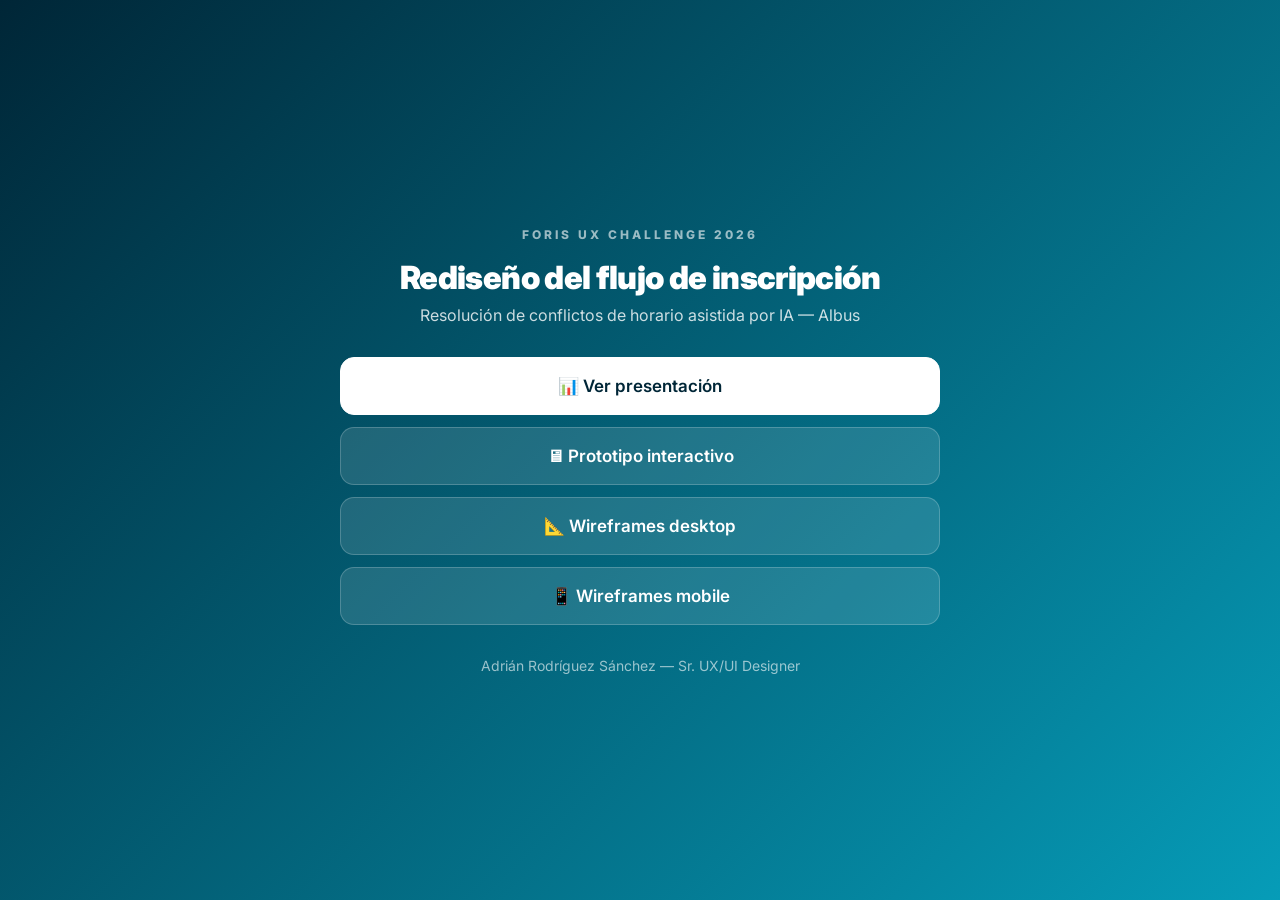
==== index.html @ 5a009795 "Página de inicio con hub de enlaces Landing page en la raíz con acceso directo a presentación, proto" ====
<!DOCTYPE html>
<html lang="es">
<head>
  <meta charset="UTF-8">
  <meta name="viewport" content="width=device-width, initial-scale=1.0">
  <title>Foris UX Challenge — Adrián Rodríguez Sánchez</title>
  <meta name="description" content="Rediseño del flujo de inscripción con conflicto de horario — Resolución asistida por IA para Albus (Foris)">
  <style>
    @import url('https://fonts.googleapis.com/css2?family=Inter:wght@400;600;800;900&display=swap');
    * { margin: 0; padding: 0; box-sizing: border-box; }
    body { font-family: 'Inter', sans-serif; background: linear-gradient(135deg, #002637, #069cb8); color: #fff; min-height: 100vh; display: flex; align-items: center; justify-content: center; }
    .hub { max-width: 600px; width: 90%; text-align: center; }
    h1 { font-size: 32px; font-weight: 900; letter-spacing: -0.02em; margin-bottom: 8px; }
    p { font-size: 16px; opacity: 0.8; margin-bottom: 32px; }
    .links { display: flex; flex-direction: column; gap: 12px; }
    a { display: flex; align-items: center; justify-content: center; gap: 10px; background: rgba(255,255,255,0.12); border: 1px solid rgba(255,255,255,0.2); border-radius: 14px; padding: 18px 24px; color: #fff; text-decoration: none; font-size: 17px; font-weight: 600; transition: all 0.2s; }
    a:hover { background: rgba(255,255,255,0.2); transform: translateY(-2px); }
    a.primary { background: #fff; color: #002637; border-color: #fff; }
    a.primary:hover { background: #f0f4f8; }
    .label { font-size: 12px; font-weight: 800; letter-spacing: 3px; text-transform: uppercase; opacity: 0.6; margin-bottom: 16px; }
    .author { margin-top: 32px; font-size: 14px; opacity: 0.6; }
  </style>
</head>
<body>
  <div class="hub">
    <div class="label">Foris UX Challenge 2026</div>
    <h1>Rediseño del flujo de inscripción</h1>
    <p>Resolución de conflictos de horario asistida por IA — Albus</p>
    <div class="links">
      <a href="prototype/presentation.html" class="primary">📊 Ver presentación</a>
      <a href="prototype/index.html">🖥 Prototipo interactivo</a>
      <a href="prototype/wireframes.html">📐 Wireframes desktop</a>
      <a href="prototype/wireframes-mobile.html">📱 Wireframes mobile</a>
    </div>
    <div class="author">Adrián Rodríguez Sánchez — Sr. UX/UI Designer</div>
  </div>
</body>
</html>
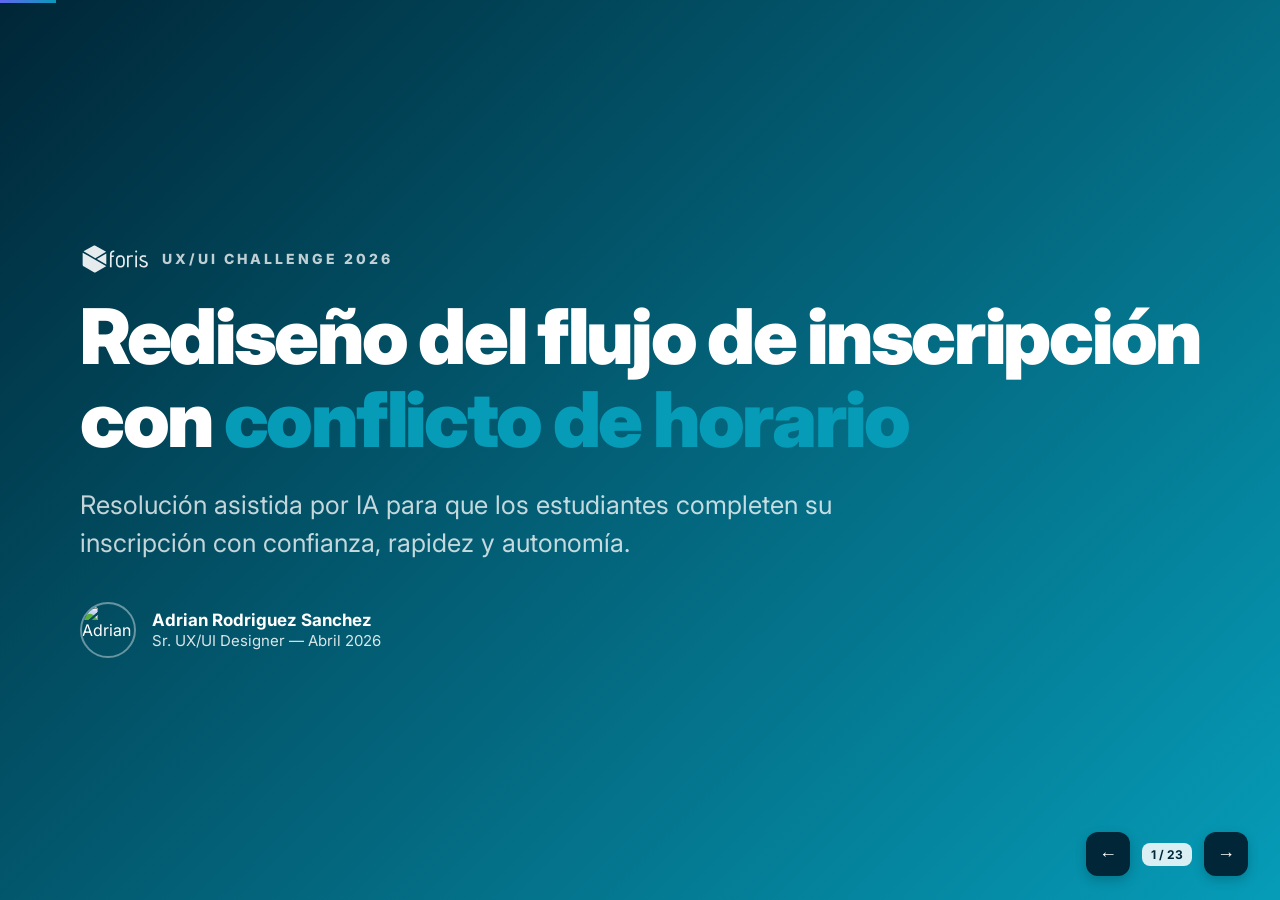
==== commit 463ccf10: "Presentación como página principal del sitio La URL raíz ahora muestra directamente la presentación." ====
--- a/index.html
+++ b/index.html
@@ -3,36 +3,1308 @@
 <head>
   <meta charset="UTF-8">
   <meta name="viewport" content="width=device-width, initial-scale=1.0">
-  <title>Foris UX Challenge — Adrián Rodríguez Sánchez</title>
-  <meta name="description" content="Rediseño del flujo de inscripción con conflicto de horario — Resolución asistida por IA para Albus (Foris)">
+  <title>Foris UX Challenge — Adrian Rodriguez Sanchez</title>
   <style>
-    @import url('https://fonts.googleapis.com/css2?family=Inter:wght@400;600;800;900&display=swap');
+    @import url('https://fonts.googleapis.com/css2?family=Inter:wght@300;400;500;600;700;800;900&display=swap');
     * { margin: 0; padding: 0; box-sizing: border-box; }
-    body { font-family: 'Inter', sans-serif; background: linear-gradient(135deg, #002637, #069cb8); color: #fff; min-height: 100vh; display: flex; align-items: center; justify-content: center; }
-    .hub { max-width: 600px; width: 90%; text-align: center; }
-    h1 { font-size: 32px; font-weight: 900; letter-spacing: -0.02em; margin-bottom: 8px; }
-    p { font-size: 16px; opacity: 0.8; margin-bottom: 32px; }
-    .links { display: flex; flex-direction: column; gap: 12px; }
-    a { display: flex; align-items: center; justify-content: center; gap: 10px; background: rgba(255,255,255,0.12); border: 1px solid rgba(255,255,255,0.2); border-radius: 14px; padding: 18px 24px; color: #fff; text-decoration: none; font-size: 17px; font-weight: 600; transition: all 0.2s; }
-    a:hover { background: rgba(255,255,255,0.2); transform: translateY(-2px); }
-    a.primary { background: #fff; color: #002637; border-color: #fff; }
-    a.primary:hover { background: #f0f4f8; }
-    .label { font-size: 12px; font-weight: 800; letter-spacing: 3px; text-transform: uppercase; opacity: 0.6; margin-bottom: 16px; }
-    .author { margin-top: 32px; font-size: 14px; opacity: 0.6; }
+    :root {
+      --primary: #002637;
+      --teal: #069cb8;
+      --ai: #6366F1;
+      --ai-light: #818CF8;
+      --warning: #f59e0b;
+      --success: #10B981;
+      --danger: #f26870;
+      --white: #ffffff;
+      --gray-50: #f8fafc;
+      --gray-100: #f1f5f9;
+      --gray-400: #94a3b8;
+      --gray-600: #475569;
+      --gray-800: #1e293b;
+      --gradient-brand: linear-gradient(135deg, #002637 0%, #069cb8 100%);
+      --gradient-ai: linear-gradient(135deg, #6366F1 0%, #069cb8 100%);
+      --gradient-alert: linear-gradient(135deg, #f59e0b 0%, #f26870 100%);
+    }
+    body { font-family: 'Inter', -apple-system, sans-serif; background: var(--primary); color: var(--white); overflow: hidden; height: 100vh; width: 100vw; }
+
+    .deck { position: relative; width: 100vw; height: 100vh; }
+    .slide { position: absolute; inset: 0; display: flex; flex-direction: column; justify-content: center; padding: 60px 80px; opacity: 0; pointer-events: none; transition: opacity 0.5s ease, transform 0.5s ease; transform: translateX(40px); overflow-y: auto; }
+    .slide.active { opacity: 1; pointer-events: auto; transform: translateX(0); }
+
+    .bg-brand { background: var(--gradient-brand); color: #fff; }
+    .bg-dark { background: var(--primary); color: #fff; }
+    .bg-ai { background: var(--gradient-ai); color: #fff; }
+    .bg-light { background: var(--gray-50); color: var(--gray-800); }
+    .bg-white { background: var(--white); color: var(--gray-800); }
+    .bg-alert { background: var(--gradient-alert); color: #fff; }
+    .bg-mesh { background: radial-gradient(ellipse at 20% 80%, rgba(6,156,184,0.15) 0%, transparent 50%), radial-gradient(ellipse at 80% 20%, rgba(99,102,241,0.1) 0%, transparent 50%), var(--primary); color: #fff; }
+    .bg-mesh-light { background: radial-gradient(ellipse at 20% 80%, rgba(6,156,184,0.08) 0%, transparent 50%), radial-gradient(ellipse at 80% 20%, rgba(99,102,241,0.06) 0%, transparent 50%), var(--white); color: var(--gray-800); }
+
+    /* Force white text on all dark backgrounds */
+    .bg-dark *, .bg-mesh *, .bg-brand *, .bg-ai *, .bg-alert * { color: inherit; }
+    .bg-dark h1, .bg-dark h2, .bg-dark h3, .bg-dark p, .bg-dark td, .bg-dark th, .bg-dark li, .bg-dark span, .bg-dark strong,
+    .bg-mesh h1, .bg-mesh h2, .bg-mesh h3, .bg-mesh p, .bg-mesh td, .bg-mesh th, .bg-mesh li, .bg-mesh span, .bg-mesh strong,
+    .bg-brand h1, .bg-brand h2, .bg-brand h3, .bg-brand p, .bg-brand td, .bg-brand th, .bg-brand li, .bg-brand span, .bg-brand strong,
+    .bg-ai h1, .bg-ai h2, .bg-ai h3, .bg-ai p, .bg-ai td, .bg-ai th, .bg-ai li, .bg-ai span, .bg-ai strong { color: #fff; }
+
+    /* Card text on dark backgrounds */
+    .bg-dark .card p, .bg-mesh .card p, .bg-ai .card p { color: rgba(255,255,255,0.9); }
+    .bg-dark .card h3, .bg-mesh .card h3, .bg-ai .card h3 { color: #fff; }
+    .bg-dark .subtitle, .bg-mesh .subtitle, .bg-ai .subtitle { color: rgba(255,255,255,0.9); }
+    .bg-dark .small-text, .bg-mesh .small-text, .bg-ai .small-text { color: rgba(255,255,255,0.85); }
+    .bg-dark .quote, .bg-mesh .quote, .bg-ai .quote { color: rgba(255,255,255,0.95); }
+
+    .slide-number { position: absolute; top: 24px; left: 24px; font-size: 11px; font-weight: 700; letter-spacing: 2px; text-transform: uppercase; opacity: 0.8; display: flex; align-items: center; gap: 10px; }
+    .slide-number img { height: 24px; }
+    h1 { font-size: clamp(42px, 6vw, 80px); font-weight: 900; letter-spacing: -0.03em; line-height: 1.08; margin-bottom: 16px; }
+    h2 { font-size: clamp(34px, 4vw, 60px); font-weight: 800; letter-spacing: -0.02em; line-height: 1.12; margin-bottom: 14px; }
+    h3 { font-size: clamp(18px, 2.2vw, 28px); font-weight: 700; line-height: 1.3; margin-bottom: 6px; }
+    .subtitle { font-size: clamp(18px, 2vw, 26px); font-weight: 400; opacity: 0.85; line-height: 1.5; max-width: 800px; }
+    .label { font-size: 14px; font-weight: 800; letter-spacing: 3px; text-transform: uppercase; margin-bottom: 14px; opacity: 0.75; }
+
+    .card-grid { display: grid; grid-template-columns: repeat(auto-fit, minmax(260px, 1fr)); gap: 16px; margin-top: 20px; }
+    .card-grid--2 { grid-template-columns: repeat(2, 1fr); }
+    .card-grid--3 { grid-template-columns: repeat(3, 1fr); }
+    .card { background: rgba(255,255,255,0.1); border: 1px solid rgba(255,255,255,0.15); border-radius: 16px; padding: 24px; backdrop-filter: blur(20px); }
+    .bg-light .card, .bg-white .card, .bg-mesh-light .card { background: var(--white); border: 1px solid rgba(0,0,0,0.06); box-shadow: 0 4px 20px rgba(0,0,0,0.05); }
+    .card__icon { width: 48px; height: 48px; border-radius: 12px; display: flex; align-items: center; justify-content: center; font-size: 24px; margin-bottom: 12px; }
+    .card__icon--ai { background: rgba(99,102,241,0.15); color: var(--ai); }
+    .card__icon--teal { background: rgba(6,156,184,0.15); color: var(--teal); }
+    .card__icon--warning { background: rgba(245,158,11,0.15); color: var(--warning); }
+    .card__icon--success { background: rgba(16,185,129,0.15); color: var(--success); }
+    .card__icon--danger { background: rgba(242,104,112,0.15); color: var(--danger); }
+    .card h3 { font-size: 19px; margin-bottom: 8px; }
+    .card p { font-size: 15px; opacity: 0.85; line-height: 1.55; }
+
+    /* Post-it notes */
+    .postit-grid { display: flex; flex-wrap: wrap; gap: 14px; margin-top: 20px; }
+    .postit { width: 175px; min-height: 125px; padding: 18px; border-radius: 4px; font-size: 15px; font-weight: 600; line-height: 1.4; box-shadow: 2px 3px 10px rgba(0,0,0,0.18); transform: rotate(-1deg); transition: transform 0.2s; position: relative; color: var(--gray-800); }
+    .postit:nth-child(even) { transform: rotate(1.5deg); }
+    .postit:nth-child(3n) { transform: rotate(-2deg); }
+    .postit:hover { transform: rotate(0deg) scale(1.05); z-index: 2; }
+    .postit__rank { font-size: 24px; font-weight: 900; opacity: 0.3; position: absolute; top: 8px; right: 10px; }
+    .postit--yellow { background: #FEF3C7; }
+    .postit--pink { background: #FCE7F3; }
+    .postit--blue { background: #DBEAFE; }
+    .postit--green { background: #D1FAE5; }
+    .postit--purple { background: #EDE9FE; }
+    .postit--orange { background: #FFEDD5; }
+
+    /* Interview avatar */
+    .interview-avatar { width: 56px; height: 56px; border-radius: 50%; display: flex; align-items: center; justify-content: center; font-size: 30px; margin-bottom: 10px; }
+    .interview-card { display: flex; flex-direction: column; }
+    .interview-card h3 { font-size: 16px; }
+    .interview-card p { font-size: 14px; }
+
+    .stat-row { display: flex; gap: 48px; margin-top: 28px; flex-wrap: wrap; }
+    .stat { text-align: center; }
+    .stat__value { font-size: clamp(42px, 5vw, 72px); font-weight: 900; letter-spacing: -0.03em; line-height: 1; }
+    .stat__label { font-size: 14px; font-weight: 600; opacity: 0.75; margin-top: 8px; text-transform: uppercase; letter-spacing: 1px; }
+
+    .quote { font-size: clamp(20px, 2.5vw, 32px); font-weight: 600; font-style: italic; line-height: 1.4; max-width: 800px; margin: 20px 0; padding-left: 28px; border-left: 4px solid var(--teal); }
+    .quote-author { font-size: 14px; font-weight: 500; opacity: 0.8; margin-top: 8px; font-style: normal; }
+
+    .slide-table { width: 100%; border-collapse: collapse; margin-top: 16px; font-size: 15px; }
+    .slide-table th { text-align: left; font-weight: 700; font-size: 12px; text-transform: uppercase; letter-spacing: 1px; padding: 12px 16px; border-bottom: 2px solid rgba(255,255,255,0.2); opacity: 0.8; }
+    .bg-light .slide-table th, .bg-white .slide-table th, .bg-mesh-light .slide-table th { border-bottom-color: rgba(0,0,0,0.1); }
+    .slide-table td { padding: 12px 16px; border-bottom: 1px solid rgba(255,255,255,0.12); line-height: 1.5; }
+    .bg-light .slide-table td, .bg-white .slide-table td, .bg-mesh-light .slide-table td { border-bottom-color: rgba(0,0,0,0.06); }
+
+    .pill { display: inline-block; padding: 6px 14px; border-radius: 50px; font-size: 14px; font-weight: 700; }
+    .pill--ai { background: rgba(99,102,241,0.2); color: var(--ai-light); }
+    .pill--teal { background: rgba(6,156,184,0.2); color: #5EEAD4; }
+    .pill--warning { background: rgba(245,158,11,0.2); color: #FCD34D; }
+    .pill--success { background: rgba(16,185,129,0.2); color: #6EE7B7; }
+    .pill--danger { background: rgba(242,104,112,0.2); color: #FCA5A5; }
+    .bg-light .pill--ai, .bg-mesh-light .pill--ai { color: var(--ai); }
+    .bg-light .pill--teal, .bg-mesh-light .pill--teal { color: var(--teal); }
+    .bg-light .pill--warning, .bg-mesh-light .pill--warning { color: #92400E; }
+    .bg-light .pill--success, .bg-mesh-light .pill--success { color: #065f46; }
+    .bg-light .pill--danger, .bg-mesh-light .pill--danger { color: #991b1b; }
+
+    .flow { display: flex; align-items: center; gap: 14px; margin-top: 28px; flex-wrap: wrap; }
+    .flow__step { background: rgba(255,255,255,0.12); border: 1px solid rgba(255,255,255,0.18); border-radius: 16px; padding: 20px 26px; font-size: 16px; font-weight: 600; text-align: center; min-width: 170px; }
+    .flow__step small { font-size: 13px; opacity: 0.85; }
+    .flow__step--active { background: var(--gradient-ai); border-color: transparent; }
+    .flow__arrow { font-size: 20px; opacity: 0.4; }
+
+    .check-list { list-style: none; margin-top: 12px; }
+    .check-list li { padding: 8px 0; font-size: 17px; line-height: 1.5; display: flex; align-items: flex-start; gap: 12px; }
+    .check-list li::before { content: '→'; color: var(--teal); font-weight: 800; flex-shrink: 0; font-size: 18px; }
+
+    .persona { display: flex; align-items: center; gap: 24px; margin: 20px 0; }
+    .persona__avatar { width: 100px; height: 100px; border-radius: 50%; object-fit: cover; border: 4px solid var(--teal); }
+    .persona__info h3 { margin-bottom: 4px; font-size: 26px; }
+    .persona__info p { font-size: 16px; opacity: 0.7; }
+
+    .link-card { display: inline-flex; align-items: center; gap: 10px; background: rgba(255,255,255,0.1); border: 1px solid rgba(255,255,255,0.2); border-radius: 14px; padding: 14px 22px; font-size: 16px; font-weight: 600; color: inherit; text-decoration: none; transition: all 0.2s; margin-top: 10px; margin-right: 12px; }
+    .link-card:hover { background: rgba(255,255,255,0.2); transform: translateY(-2px); }
+    .bg-light .link-card, .bg-mesh-light .link-card { background: var(--gradient-ai); color: white; border-color: transparent; }
+
+    .two-col { display: grid; grid-template-columns: 1fr 1fr; gap: 32px; margin-top: 16px; }
+
+    /* NAV */
+    .nav { position: fixed; bottom: 24px; right: 32px; display: flex; align-items: center; gap: 12px; z-index: 100; }
+    .nav__btn { width: 44px; height: 44px; border-radius: 12px; border: none; background: var(--primary); color: white; font-size: 18px; cursor: pointer; display: flex; align-items: center; justify-content: center; transition: all 0.2s; box-shadow: 0 4px 12px rgba(0,0,0,0.2); }
+    .nav__btn:hover { background: #003a50; transform: translateY(-1px); }
+    .nav__count { font-size: 12px; font-weight: 700; color: var(--primary); min-width: 50px; text-align: center; background: rgba(255,255,255,0.85); padding: 4px 8px; border-radius: 8px; backdrop-filter: blur(8px); }
+    .progress { position: fixed; top: 0; left: 0; height: 3px; background: var(--gradient-ai); transition: width 0.4s ease; z-index: 100; }
+
+    .small-text { font-size: 16px; line-height: 1.5; opacity: 0.75; }
+    .mt-8 { margin-top: 8px; }
+    .mt-16 { margin-top: 16px; }
+    .mt-24 { margin-top: 24px; }
+    .mt-32 { margin-top: 32px; }
+    .max-w { max-width: 800px; }
+
+    .slide.bg-ai { height: 100%; }
+
+    @media (max-width: 768px) {
+      .slide { padding: 40px 24px; }
+      .two-col, .card-grid--2, .card-grid--3 { grid-template-columns: 1fr; }
+      .card-grid { grid-template-columns: 1fr; }
+      .stat-row { gap: 16px; }
+      .flow { flex-direction: column; }
+      .flow__arrow { transform: rotate(90deg); }
+      .nav { bottom: 16px; right: 16px; }
+    }
   </style>
 </head>
 <body>
-  <div class="hub">
-    <div class="label">Foris UX Challenge 2026</div>
-    <h1>Rediseño del flujo de inscripción</h1>
-    <p>Resolución de conflictos de horario asistida por IA — Albus</p>
-    <div class="links">
-      <a href="prototype/presentation.html" class="primary">📊 Ver presentación</a>
-      <a href="prototype/index.html">🖥 Prototipo interactivo</a>
-      <a href="prototype/wireframes.html">📐 Wireframes desktop</a>
-      <a href="prototype/wireframes-mobile.html">📱 Wireframes mobile</a>
-    </div>
-    <div class="author">Adrián Rodríguez Sánchez — Sr. UX/UI Designer</div>
-  </div>
+<div class="progress" id="progress"></div>
+<div class="deck" id="deck">
+
+<!-- ===== 0: COVER ===== -->
+<div class="slide bg-brand active">
+  <div style="display: flex; align-items: center; gap: 12px; margin-bottom: 20px;">
+    <img src="logo-foris-blanco.svg" alt="Foris" style="height: 34px; opacity: 0.9;">
+    <span class="label" style="margin-bottom: 0;">UX/UI Challenge 2026</span>
+  </div>
+  <h1>Rediseño del flujo de inscripción con <span style="color: var(--teal);">conflicto de horario</span></h1>
+  <p class="subtitle mt-8" style="color: rgba(255,255,255,0.9);">Resolución asistida por IA para que los estudiantes completen su inscripción con confianza, rapidez y autonomía.</p>
+  <div style="margin-top: 40px; display: flex; align-items: center; gap: 16px;">
+    <img src="adrian-photo.jpg" alt="Adrian" style="width: 56px; height: 56px; border-radius: 50%; object-fit: cover; border: 2px solid rgba(255,255,255,0.4);">
+    <div>
+      <strong style="font-size: 17px; color: #fff;">Adrian Rodriguez Sanchez</strong><br>
+      <span style="font-size: 15px; color: rgba(255,255,255,0.85);">Sr. UX/UI Designer — Abril 2026</span>
+    </div>
+  </div>
+</div>
+
+<!-- ===== 1: OBJETIVOS ===== -->
+<div class="slide bg-mesh">
+  <span class="slide-number"><img src="logo-foris-blanco.svg">01 — Objetivos</span>
+  <h2>Objetivos del Proyecto</h2>
+  <div class="two-col mt-24">
+    <div>
+      <div class="label">🎯 Objetivo de Producto</div>
+      <p class="subtitle">Aumentar la tasa de inscripción exitosa en Albus reduciendo la fricción en la resolución de conflictos de horario, para que los estudiantes completen su inscripción dentro de la ventana asignada sin soporte externo.</p>
+      <div class="mt-16" style="background: rgba(255,255,255,0.08); border: 1px solid rgba(255,255,255,0.15); border-radius: 14px; padding: 18px 20px; display: flex; align-items: center; gap: 20px;">
+        <div>
+          <div style="font-size: 12px; font-weight: 700; text-transform: uppercase; letter-spacing: 1px; color: var(--teal); margin-bottom: 4px;">KPI Principal</div>
+          <div style="font-size: 16px; color: rgba(255,255,255,0.9);">Tasa de inscripción sin abandono</div>
+        </div>
+        <div style="display: flex; align-items: center; gap: 12px; margin-left: auto;">
+          <div style="text-align: center;">
+            <div style="font-size: 28px; font-weight: 900; color: var(--warning);">72%</div>
+            <div style="font-size: 10px; opacity: 0.7; text-transform: uppercase;">Hoy</div>
+          </div>
+          <div style="font-size: 24px; color: var(--success);">→</div>
+          <div style="text-align: center;">
+            <div style="font-size: 28px; font-weight: 900; color: var(--success);">95%</div>
+            <div style="font-size: 10px; opacity: 0.7; text-transform: uppercase;">Target</div>
+          </div>
+        </div>
+      </div>
+    </div>
+    <div>
+      <div class="label">✨ Objetivo de UX</div>
+      <p class="subtitle">Diseñar una experiencia que permita al estudiante <strong>identificar, comprender y resolver</strong> un conflicto de horario de forma autónoma, rápida (&lt; 2 min) y con confianza.</p>
+      <div class="mt-16" style="display: grid; grid-template-columns: 1fr 1fr; gap: 10px;">
+        <div style="background: rgba(255,255,255,0.08); border: 1px solid rgba(255,255,255,0.12); border-radius: 12px; padding: 14px 16px; display: flex; align-items: center; gap: 10px;">
+          <span style="font-size: 24px;">⚡</span>
+          <span style="font-size: 15px; color: rgba(255,255,255,0.95);">Entiende el conflicto en <strong>&lt; 5 seg</strong></span>
+        </div>
+        <div style="background: rgba(255,255,255,0.08); border: 1px solid rgba(255,255,255,0.12); border-radius: 12px; padding: 14px 16px; display: flex; align-items: center; gap: 10px;">
+          <span style="font-size: 24px;">🤖</span>
+          <span style="font-size: 15px; color: rgba(255,255,255,0.95);">Percibe la IA como <strong>herramienta útil</strong></span>
+        </div>
+        <div style="background: rgba(255,255,255,0.08); border: 1px solid rgba(255,255,255,0.12); border-radius: 12px; padding: 14px 16px; display: flex; align-items: center; gap: 10px;">
+          <span style="font-size: 24px;">🚀</span>
+          <span style="font-size: 15px; color: rgba(255,255,255,0.95);">Completa <strong>sin recurrir a soporte</strong></span>
+        </div>
+        <div style="background: rgba(255,255,255,0.08); border: 1px solid rgba(255,255,255,0.12); border-radius: 12px; padding: 14px 16px; display: flex; align-items: center; gap: 10px;">
+          <span style="font-size: 24px;">💪</span>
+          <span style="font-size: 15px; color: rgba(255,255,255,0.95);">Termina sintiéndose <strong>en control</strong></span>
+        </div>
+      </div>
+    </div>
+  </div>
+</div>
+
+<!-- ===== 2: METODOLOGIA ===== -->
+<div class="slide bg-mesh-light">
+  <span class="slide-number"><img src="logo-foris-dark.svg">02 — Metodología</span>
+  <h2>Doble Diamante <span style="font-size: 0.5em; font-weight: 500; opacity: 0.6;">— Design Council</span></h2>
+
+  <!-- Double Diamond Visual -->
+  <div style="margin-top: 20px; width: 100%; max-width: 820px;">
+    <svg viewBox="0 0 820 180" style="width: 100%; height: auto;">
+      <defs>
+        <linearGradient id="gBrand" x1="0%" y1="0%" x2="100%" y2="100%">
+          <stop offset="0%" stop-color="#002637"/>
+          <stop offset="100%" stop-color="#069cb8"/>
+        </linearGradient>
+        <linearGradient id="gAI" x1="0%" y1="0%" x2="100%" y2="100%">
+          <stop offset="0%" stop-color="#6366F1"/>
+          <stop offset="100%" stop-color="#069cb8"/>
+        </linearGradient>
+      </defs>
+      <!-- Diamond 1: Discover + Define -->
+      <path d="M 10,90 C 60,90 100,15 200,15 C 300,15 340,90 400,90" fill="none" stroke="url(#gBrand)" stroke-width="3" stroke-linecap="round"/>
+      <path d="M 10,90 C 60,90 100,165 200,165 C 300,165 340,90 400,90" fill="none" stroke="url(#gBrand)" stroke-width="3" stroke-linecap="round"/>
+      <path d="M 10,90 C 60,90 100,15 200,15 C 300,15 340,90 400,90 C 340,90 300,165 200,165 C 100,165 60,90 10,90 Z" fill="url(#gBrand)" opacity="0.06"/>
+      <!-- Diamond 2: Develop + Deliver -->
+      <path d="M 410,90 C 460,90 500,15 600,15 C 700,15 740,90 810,90" fill="none" stroke="url(#gAI)" stroke-width="3" stroke-linecap="round"/>
+      <path d="M 410,90 C 460,90 500,165 600,165 C 700,165 740,90 810,90" fill="none" stroke="url(#gAI)" stroke-width="3" stroke-linecap="round"/>
+      <path d="M 410,90 C 460,90 500,15 600,15 C 700,15 740,90 810,90 C 740,90 700,165 600,165 C 500,165 460,90 410,90 Z" fill="url(#gAI)" opacity="0.06"/>
+      <!-- Convergence dots -->
+      <circle cx="10" cy="90" r="5" fill="#002637"/>
+      <circle cx="405" cy="90" r="5" fill="#002637"/>
+      <circle cx="810" cy="90" r="5" fill="#6366F1"/>
+      <!-- Phase labels inside -->
+      <text x="130" y="56" font-family="Inter,sans-serif" font-size="13" font-weight="700" fill="#002637" text-anchor="middle">Descubrir</text>
+      <text x="130" y="72" font-family="Inter,sans-serif" font-size="10" fill="#475569" text-anchor="middle">Divergir</text>
+      <text x="280" y="56" font-family="Inter,sans-serif" font-size="13" font-weight="700" fill="#069cb8" text-anchor="middle">Definir</text>
+      <text x="280" y="72" font-family="Inter,sans-serif" font-size="10" fill="#475569" text-anchor="middle">Convergir</text>
+      <text x="530" y="56" font-family="Inter,sans-serif" font-size="13" font-weight="700" fill="#6366F1" text-anchor="middle">Desarrollar</text>
+      <text x="530" y="72" font-family="Inter,sans-serif" font-size="10" fill="#475569" text-anchor="middle">Divergir</text>
+      <text x="680" y="56" font-family="Inter,sans-serif" font-size="13" font-weight="700" fill="#069cb8" text-anchor="middle">Entregar</text>
+      <text x="680" y="72" font-family="Inter,sans-serif" font-size="10" fill="#475569" text-anchor="middle">Convergir</text>
+      <!-- Bottom labels -->
+      <text x="10" y="120" font-family="Inter,sans-serif" font-size="11" font-weight="600" fill="#94a3b8" text-anchor="start">Problema</text>
+      <text x="405" y="120" font-family="Inter,sans-serif" font-size="11" font-weight="600" fill="#94a3b8" text-anchor="middle">Problema definido</text>
+      <text x="810" y="120" font-family="Inter,sans-serif" font-size="11" font-weight="600" fill="#94a3b8" text-anchor="end">Solución</text>
+    </svg>
+  </div>
+
+  <!-- AI Enhancement Banner -->
+  <div style="margin-top: 24px; background: linear-gradient(135deg, rgba(99,102,241,0.08), rgba(6,156,184,0.08)); border: 1px solid rgba(99,102,241,0.15); border-radius: 16px; padding: 20px 24px;">
+    <div style="display: flex; align-items: center; gap: 10px; margin-bottom: 14px;">
+      <span style="font-size: 22px;">🤖</span>
+      <span style="font-size: 17px; font-weight: 800; color: #6366F1;">¿Cómo la IA potencia cada fase?</span>
+    </div>
+    <div style="display: grid; grid-template-columns: repeat(4, 1fr); gap: 12px;">
+      <div style="background: white; border-radius: 10px; padding: 12px; box-shadow: 0 2px 8px rgba(0,0,0,0.04);">
+        <div style="font-size: 11px; font-weight: 700; color: #002637; text-transform: uppercase; letter-spacing: 0.5px; margin-bottom: 4px;">Descubrir</div>
+        <div style="font-size: 13px; color: var(--gray-600); line-height: 1.4;">Síntesis de datos, generación de preguntas de investigación, análisis de patrones</div>
+      </div>
+      <div style="background: white; border-radius: 10px; padding: 12px; box-shadow: 0 2px 8px rgba(0,0,0,0.04);">
+        <div style="font-size: 11px; font-weight: 700; color: #069cb8; text-transform: uppercase; letter-spacing: 0.5px; margin-bottom: 4px;">Definir</div>
+        <div style="font-size: 13px; color: var(--gray-600); line-height: 1.4;">Agrupación de hallazgos, priorización de puntos de dolor, articulación del declaración del problema</div>
+      </div>
+      <div style="background: white; border-radius: 10px; padding: 12px; box-shadow: 0 2px 8px rgba(0,0,0,0.04);">
+        <div style="font-size: 11px; font-weight: 700; color: #6366F1; text-transform: uppercase; letter-spacing: 0.5px; margin-bottom: 4px;">Desarrollar</div>
+        <div style="font-size: 13px; color: var(--gray-600); line-height: 1.4;">Generación de wireframes, prototipado rápido en código, iteración en tiempo real</div>
+      </div>
+      <div style="background: white; border-radius: 10px; padding: 12px; box-shadow: 0 2px 8px rgba(0,0,0,0.04);">
+        <div style="font-size: 11px; font-weight: 700; color: #069cb8; text-transform: uppercase; letter-spacing: 0.5px; margin-bottom: 4px;">Entregar</div>
+        <div style="font-size: 13px; color: var(--gray-600); line-height: 1.4;">Entregables de alta fidelidad, listos para tecnología: prototipo funcional, wireframes y presentación — 100% generados con IA</div>
+      </div>
+    </div>
+    <div style="margin-top: 12px; font-size: 14px; color: var(--gray-600); text-align: center; font-style: italic;">
+      La IA no reemplaza el criterio de diseño — lo <strong style="color: #6366F1;">amplifica</strong>. El diseñador dirige, la IA ejecuta y acelera.
+    </div>
+  </div>
+</div>
+
+<!-- ===== 3: EL PROBLEMA ===== -->
+<div class="slide bg-dark">
+  <span class="slide-number"><img src="logo-foris-blanco.svg">03 — El Problema</span>
+  <h2>El problema que resolvemos</h2>
+  <p class="subtitle">Cuando la IA genera una propuesta con conflicto entre materias, los estudiantes no logran resolverlo de forma autónoma ni rápida. Esto genera abandonos, tickets de soporte y frustración en un momento de alta presión.</p>
+  <div class="stat-row mt-32">
+    <div class="stat"><div style="font-size: 32px; margin-bottom: 4px;">🚪</div><div class="stat__value" style="color: var(--warning);">28%</div><div class="stat__label">Abandono en conflictos</div></div>
+    <div class="stat"><div style="font-size: 32px; margin-bottom: 4px;">⏱️</div><div class="stat__value" style="color: var(--danger);">4.8 min</div><div class="stat__label">Tiempo de resolución</div></div>
+    <div class="stat"><div style="font-size: 32px; margin-bottom: 4px;">🎫</div><div class="stat__value" style="color: var(--teal);">662</div><div class="stat__label">Tickets soporte/sem</div></div>
+    <div class="stat"><div style="font-size: 32px; margin-bottom: 4px;">📱</div><div class="stat__value">51%</div><div class="stat__label">Inscribe desde móvil</div></div>
+  </div>
+</div>
+
+<!-- ===== 4: DESK RESEARCH ===== -->
+<div class="slide bg-mesh">
+  <span class="slide-number"><img src="logo-foris-blanco.svg">04 — Descubrir: Investigación</span>
+  <h2>¿Qué sabemos del problema?</h2>
+  <div class="card-grid mt-16">
+    <div class="card">
+      <div class="card__icon card__icon--warning">📊</div>
+      <h3>67% reporta estres</h3>
+      <p>La inscripción de materias es una de las experiencias más estresantes de la vida universitaria (EDUCAUSE 2024).</p>
+    </div>
+    <div class="card">
+      <div class="card__icon card__icon--teal">📱</div>
+      <h3>61% móvil en LATAM</h3>
+      <p>El acceso limitado a computadores hace que móvil sea el canal principal de inscripción.</p>
+    </div>
+    <div class="card">
+      <div class="card__icon card__icon--danger">⏱</div>
+      <h3>10x pico de trafico</h3>
+      <p>Ventanas de 1-4 horas generan picos de concurrencia extremos.</p>
+    </div>
+    <div class="card">
+      <div class="card__icon card__icon--ai">🤖</div>
+      <h3>82% sin IA</h3>
+      <p>Los sistemás tradicionales en LATAM no ofrecen recomendaciónes automatizadas. Albus es un diferenciador.</p>
+    </div>
+  </div>
+</div>
+
+<!-- ===== 5: BENCHMARKING ===== -->
+<div class="slide bg-mesh-light">
+  <span class="slide-number"><img src="logo-foris-dark.svg">05 — Descubrir: Benchmarking</span>
+  <h2>Benchmarking competitivo</h2>
+  <table class="slide-table mt-16">
+    <thead><tr><th>Sistema</th><th>¿Qué pasa con el conflicto?</th><th>Recomendación IA</th><th>Resolución sin salir</th><th>Móvil</th></tr></thead>
+    <tbody>
+      <tr><td><div style="display:flex;align-items:center;gap:10px;"><img src="logo-ellucian.png" style="width:28px;height:28px;border-radius:8px;background:#fff;padding:2px;object-fit:contain;"><span>Banner <span style="opacity:0.6;">(Ellucian)</span></span></div></td><td>Bloquea la inscripción</td><td>❌ No</td><td>❌ Error genérico</td><td>⚠️ Parcial</td></tr>
+      <tr><td><div style="display:flex;align-items:center;gap:10px;"><img src="logo-oracle.png" style="width:28px;height:28px;border-radius:8px;background:#fff;padding:2px;object-fit:contain;"><span>PeopleSoft <span style="opacity:0.6;">(Oracle)</span></span></div></td><td>Alerta después de elegir</td><td>❌ No</td><td>❌ Requiere reinicio</td><td>❌ No</td></tr>
+      <tr><td><div style="display:flex;align-items:center;gap:10px;"><img src="logo-workday.png" style="width:28px;height:28px;border-radius:8px;background:#fff;padding:2px;object-fit:contain;"><span>Workday Student</span></div></td><td>Muestra en la grilla</td><td>❌ No</td><td>⚠️ Parcial</td><td>✅ Sí</td></tr>
+      <tr><td><div style="display:flex;align-items:center;gap:10px;"><img src="logo-sigaa.png" style="width:28px;height:28px;border-radius:8px;background:#fff;padding:2px;object-fit:contain;"><span>SIGAA <span style="opacity:0.6;">(Brasil)</span></span></div></td><td>Bloquea sin explicación</td><td>❌ No</td><td>❌ No</td><td>❌ No</td></tr>
+      <tr style="background: rgba(6,156,184,0.1);"><td><div style="display:flex;align-items:center;gap:10px;"><img src="logo-foris-dark.svg" style="height:20px;"><strong style="color: var(--teal);">🚀 Albus (Foris)</strong></div></td><td><strong>Detecta en la propuesta</strong></td><td><strong>✅ Sí</strong></td><td><span class="pill pill--ai">✨ Oportunidad de diseño</span></td><td>✅ Sí</td></tr>
+    </tbody>
+  </table>
+  <div class="quote mt-24" style="font-size: 15px;">
+    Ningún sistema combina detección + recomendación IA + resolución integrada. Albus tiene una ventaja competitiva real si resolvemos este flujo.
+  </div>
+</div>
+
+<!-- ===== 6: DATA / ANALYTICS ===== -->
+<div class="slide bg-dark">
+  <span class="slide-number"><img src="logo-foris-blanco.svg">06 — Descubrir: Datos internos</span>
+  <h2>Data interna (Sem 2025-2)</h2>
+  <div class="two-col mt-16">
+    <div>
+      <div class="label">📊 Volumenes</div>
+      <table class="slide-table">
+        <tbody>
+          <tr><td>👥 Estudiantes activos</td><td><strong style="color: white;">18,400</strong></td></tr>
+          <tr><td>✅ Inscripciones completadas</td><td style="color: #6EE7B7;">14,720 (80%)</td></tr>
+          <tr><td>⚠️ Propuestas con conflicto</td><td style="color: #FCD34D;"><strong>5,520 (30%)</strong></td></tr>
+          <tr><td>🚪 Abandonaron por conflicto</td><td style="color: #FCA5A5;"><strong>1,546 (28%)</strong></td></tr>
+          <tr><td>🎫 Contactaron soporte</td><td style="color: #FCA5A5;">662 (12%)</td></tr>
+        </tbody>
+      </table>
+    </div>
+    <div>
+      <div class="label">🎫 Top motivos de tickets</div>
+      <div style="margin-top: 12px;">
+        <div style="display: flex; align-items: center; gap: 12px; margin-bottom: 10px;">
+          <span style="font-size: 14px; white-space: nowrap; min-width: 200px;">1. "No puedo inscribir"</span>
+          <div style="flex: 1; height: 12px; background: rgba(255,255,255,0.08); border-radius: 6px; overflow: hidden;">
+            <div style="width: 38%; height: 100%; background: var(--danger); border-radius: 6px;"></div>
+          </div>
+          <strong style="color: #FCA5A5; font-size: 15px;">38%</strong>
+        </div>
+        <div style="display: flex; align-items: center; gap: 12px; margin-bottom: 10px;">
+          <span style="font-size: 14px; white-space: nowrap; min-width: 200px;">2. "No entiendo el conflicto"</span>
+          <div style="flex: 1; height: 12px; background: rgba(255,255,255,0.08); border-radius: 6px; overflow: hidden;">
+            <div style="width: 24%; height: 100%; background: var(--warning); border-radius: 6px;"></div>
+          </div>
+          <strong style="color: #FCD34D; font-size: 15px;">24%</strong>
+        </div>
+        <div style="display: flex; align-items: center; gap: 12px; margin-bottom: 10px;">
+          <span style="font-size: 14px; white-space: nowrap; min-width: 200px;">3. "No me deja avanzar"</span>
+          <div style="flex: 1; height: 12px; background: rgba(255,255,255,0.08); border-radius: 6px; overflow: hidden;">
+            <div style="width: 18%; height: 100%; background: var(--teal); border-radius: 6px;"></div>
+          </div>
+          <strong style="font-size: 15px; opacity: 0.8;">18%</strong>
+        </div>
+        <div style="display: flex; align-items: center; gap: 12px; margin-bottom: 10px;">
+          <span style="font-size: 14px; white-space: nowrap; min-width: 200px;">4. "Se me cerró la ventana"</span>
+          <div style="flex: 1; height: 12px; background: rgba(255,255,255,0.08); border-radius: 6px; overflow: hidden;">
+            <div style="width: 12%; height: 100%; background: var(--ai); border-radius: 6px;"></div>
+          </div>
+          <strong style="font-size: 15px; opacity: 0.7;">12%</strong>
+        </div>
+      </div>
+    </div>
+  </div>
+</div>
+
+<!-- ===== 7: RESEARCH CUALITATIVO ===== -->
+<div class="slide bg-mesh">
+  <span class="slide-number"><img src="logo-foris-blanco.svg">07 — Descubrir: Entrevistas</span>
+  <h2>Investigación cualitativa</h2>
+  <p class="small-text">6 entrevistas semi-estructuradas (45 min) + ordenamiento de tarjetas + tarjetas de reacción</p>
+  <div class="card-grid mt-16" style="grid-template-columns: repeat(3, 1fr);">
+    <div class="card interview-card" style="border-left: 3px solid var(--warning);">
+      <div class="interview-avatar" style="background: #FEF3C7;">👩🏻‍🔧</div>
+      <h3>Sofia M. — Ing. Civil, 5to sem</h3>
+      <p style="font-style: italic; font-size: 13px;">"Cuando vi el cruce, me entró pánico. Cerré todo y volvi a abrir como 3 veces."</p>
+      <p class="mt-8" style="font-size: 12px;">😱→😕→😤→😞</p>
+    </div>
+    <div class="card interview-card" style="border-left: 3px solid var(--teal);">
+      <div class="interview-avatar" style="background: #D1FAE5;">👩🏽‍🎓</div>
+      <h3>Maria L. — Psicologia, 7mo sem</h3>
+      <p style="font-style: italic; font-size: 13px;">"Tuve que ir a otra pantalla, copiar horarios en un papel. Perdí 15 minutos."</p>
+      <p class="mt-8" style="font-size: 12px;">💪→😤→🔨 Resolvió por fuerza bruta</p>
+    </div>
+    <div class="card interview-card" style="border-left: 3px solid var(--ai);">
+      <div class="interview-avatar" style="background: #EDE9FE;">👨🏻‍💻</div>
+      <h3>Juan D. — Ing. Sistemas, 6to sem</h3>
+      <p style="font-style: italic; font-size: 13px;">"Quiero que la IA me de opciones rankeadas. No quiero una caja negra."</p>
+      <p class="mt-8" style="font-size: 12px;">🧐→💡→✅ Quiere transparencia</p>
+    </div>
+    <div class="card interview-card" style="border-left: 3px solid var(--danger);">
+      <div class="interview-avatar" style="background: #FCE7F3;">👨🏽‍⚕️</div>
+      <h3>Andres G. — Medicina, 9no sem</h3>
+      <p style="font-style: italic; font-size: 13px;">"Debería decirme cuántos cupos quedan EN TIEMPO REAL."</p>
+      <p class="mt-8" style="font-size: 12px;">😰→😡→😤 Ansiedad extrema por cupos</p>
+    </div>
+    <div class="card interview-card" style="border-left: 3px solid #8B5CF6;">
+      <div class="interview-avatar" style="background: #DBEAFE;">👩🏻‍🎨</div>
+      <h3>Valentina P. — Diseño, 4to sem</h3>
+      <p style="font-style: italic; font-size: 13px;">"Desde el celular la grilla era imposible de leer."</p>
+      <p class="mt-8" style="font-size: 12px;">📱😤→💻 Cambio de dispositivo = 20 min</p>
+    </div>
+    <div class="card interview-card" style="border-left: 3px solid var(--gray-400);">
+      <div class="interview-avatar" style="background: #F1F5F9;">👨🏻‍💼</div>
+      <h3>Carlos R. — Admin, 3er sem</h3>
+      <p style="font-style: italic; font-size: 13px;">"El boton de confirmar me daba miedo porque no sabía si después podia modificar."</p>
+      <p class="mt-8" style="font-size: 12px;">😰→🤔→😮‍💨 Miedo al boton</p>
+    </div>
+  </div>
+</div>
+
+<!-- ===== 8: CARD SORTING + REACTION ===== -->
+<div class="slide bg-mesh-light">
+  <span class="slide-number"><img src="logo-foris-dark.svg">08 — Descubrir: Priorización</span>
+  <h2>¿Que información necesitan?</h2>
+  <div class="two-col mt-16">
+    <div>
+      <div class="label">Ordenamiento de tarjetas — Top prioridades</div>
+      <div class="postit-grid">
+        <div class="postit postit--yellow">
+          <span class="postit__rank">1</span>
+          📅 <strong>Horario alternativo</strong><br>(día y hora)
+          <div style="margin-top: 8px;"><div style="height:6px;border-radius:3px;background:rgba(0,0,0,0.08);overflow:hidden;"><div style="width:100%;height:100%;background:#069cb8;border-radius:3px;"></div></div><span style="font-size:11px;color:#475569;margin-top:2px;display:block;">6/6 — ✅ En prototipo</span></div>
+        </div>
+        <div class="postit postit--pink">
+          <span class="postit__rank">2</span>
+          🎟️ <strong>Cupos disponibles</strong><br>en tiempo real
+          <div style="margin-top: 8px;"><div style="height:6px;border-radius:3px;background:rgba(0,0,0,0.08);overflow:hidden;"><div style="width:100%;height:100%;background:#069cb8;border-radius:3px;"></div></div><span style="font-size:11px;color:#475569;margin-top:2px;display:block;">6/6 — ✅ En prototipo</span></div>
+        </div>
+        <div class="postit postit--blue">
+          <span class="postit__rank">3</span>
+          ⚠️ <strong>¿Genera otro conflicto?</strong><br>Validación en contexto
+          <div style="margin-top: 8px;"><div style="height:6px;border-radius:3px;background:rgba(0,0,0,0.08);overflow:hidden;"><div style="width:83%;height:100%;background:#6366F1;border-radius:3px;"></div></div><span style="font-size:11px;color:#475569;margin-top:2px;display:block;">5/6 — ✅ En prototipo</span></div>
+        </div>
+        <div class="postit postit--green">
+          <span class="postit__rank">4</span>
+          👁️ <strong>Vista previa</strong><br>del horario resultante
+          <div style="margin-top: 8px;"><div style="height:6px;border-radius:3px;background:rgba(0,0,0,0.08);overflow:hidden;"><div style="width:66%;height:100%;background:#f59e0b;border-radius:3px;"></div></div><span style="font-size:11px;color:#475569;margin-top:2px;display:block;">4/6 — ✅ En prototipo</span></div>
+        </div>
+        <div class="postit postit--purple">
+          <span class="postit__rank">5</span>
+          🤖 <strong>Sugerencia de la IA</strong><br>con mejor opción
+          <div style="margin-top: 8px;"><div style="height:6px;border-radius:3px;background:rgba(0,0,0,0.08);overflow:hidden;"><div style="width:50%;height:100%;background:#94a3b8;border-radius:3px;"></div></div><span style="font-size:11px;color:#475569;margin-top:2px;display:block;">3/6 — ✅ En prototipo</span></div>
+        </div>
+      </div>
+      <p class="small-text mt-16">💡 La información crítica es <strong>operativa</strong> (cuándo, cuántos cupos), no académica.</p>
+    </div>
+    <div>
+      <div class="label">¿Cómo comunicamos el conflicto?</div>
+      <div class="card" style="border-left: 3px solid var(--danger); margin-bottom: 10px; opacity: 0.55;">
+        <h3>❌ Alerta roja: "ERROR: Conflicto detectado"</h3>
+        <p>😨 "Esto da miedo" · "Parece que hice algo mal"</p>
+      </div>
+      <div class="card" style="border-left: 4px solid var(--success); margin-bottom: 10px; background: rgba(16,185,129,0.08); border: 2px solid rgba(16,185,129,0.25); position: relative;">
+        <div style="position: absolute; top: -10px; right: 12px; background: var(--success); color: #fff; font-size: 11px; font-weight: 800; padding: 3px 10px; border-radius: 20px;">🏆 ELEGIDA</div>
+        <h3>✅ Alerta ámbar: "Detectamos un cruce. Hay opciones."</h3>
+        <p>😌 "Se siente manejable" · "Me dice que tiene solución"</p>
+      </div>
+      <div class="card" style="border-left: 3px solid var(--gray-400); margin-bottom: 10px; opacity: 0.55;">
+        <h3>❌ Sin alerta, solo materias superpuestas</h3>
+        <p>😕 "No entiendo qué pasa" · "¿Esto es un bug?"</p>
+      </div>
+    </div>
+  </div>
+</div>
+
+<!-- ===== 9: ENCUESTA CUANTITATIVA ===== -->
+<div class="slide bg-dark">
+  <span class="slide-number"><img src="logo-foris-blanco.svg">09 — Descubrir: Encuesta</span>
+  <h2>Investigación cuantitativa</h2>
+  <p class="small-text">1,240 respuestas post-inscripción (6.7% tasa de respuesta)</p>
+  <div class="card-grid mt-16" style="grid-template-columns: 1fr 1fr;">
+    <div class="card">
+      <h3>😶‍🌫️ 48% dice "nada claro"</h3>
+      <p>Claridad del mensaje de conflicto: <strong>2.4/5</strong></p>
+      <div style="margin-top: 10px; height: 8px; background: rgba(255,255,255,0.1); border-radius: 4px; overflow: hidden;">
+        <div style="width: 48%; height: 100%; background: var(--warning); border-radius: 4px;"></div>
+      </div>
+    </div>
+    <div class="card">
+      <h3>🤖 45% no sabía que era IA</h3>
+      <p>Quienes lo saben la valoran más</p>
+      <div style="margin-top: 10px; display: flex; gap: 8px; align-items: center;">
+        <span style="font-size: 13px; opacity: 0.7;">Sabe:</span>
+        <div style="flex: 1; height: 8px; background: rgba(255,255,255,0.1); border-radius: 4px; overflow: hidden;">
+          <div style="width: 82%; height: 100%; background: var(--success); border-radius: 4px;"></div>
+        </div>
+        <strong style="font-size: 14px;">4.1</strong>
+      </div>
+      <div style="margin-top: 4px; display: flex; gap: 8px; align-items: center;">
+        <span style="font-size: 13px; opacity: 0.7;">No sabe:</span>
+        <div style="flex: 1; height: 8px; background: rgba(255,255,255,0.1); border-radius: 4px; overflow: hidden;">
+          <div style="width: 64%; height: 100%; background: var(--gray-400); border-radius: 4px;"></div>
+        </div>
+        <strong style="font-size: 14px;">3.2</strong>
+      </div>
+    </div>
+    <div class="card">
+      <h3>✨ 80% usaria sugerencias IA</h3>
+      <p>Alta disposición a confiar en la IA</p>
+      <div style="margin-top: 10px; height: 10px; background: rgba(255,255,255,0.1); border-radius: 5px; overflow: hidden;">
+        <div style="width: 80%; height: 100%; background: var(--gradient-ai); border-radius: 5px;"></div>
+      </div>
+      <div style="margin-top: 6px; font-size: 12px; opacity: 0.7;">42% definitivamente + 38% probablemente</div>
+    </div>
+    <div class="card">
+      <h3>⏳ 62% tarda más de 5 min</h3>
+      <p>Distribución de tiempo de resolución:</p>
+      <div style="margin-top: 10px; display: flex; gap: 3px; height: 40px; align-items: flex-end;">
+        <div style="flex: 1; background: rgba(16,185,129,0.4); border-radius: 3px 3px 0 0; height: 18%;" title="<2min 11%"></div>
+        <div style="flex: 1; background: rgba(6,156,184,0.4); border-radius: 3px 3px 0 0; height: 47%;" title="2-5min 29%"></div>
+        <div style="flex: 1; background: rgba(245,158,11,0.5); border-radius: 3px 3px 0 0; height: 55%;" title="5-10min 34%"></div>
+        <div style="flex: 1; background: rgba(242,104,112,0.5); border-radius: 3px 3px 0 0; height: 29%;" title="10-20min 18%"></div>
+        <div style="flex: 1; background: rgba(242,104,112,0.7); border-radius: 3px 3px 0 0; height: 13%;" title=">20min 8%"></div>
+      </div>
+      <div style="display: flex; justify-content: space-between; font-size: 11px; opacity: 0.8; margin-top: 4px;">
+        <span>&lt;2m</span><span>2-5</span><span>5-10</span><span>10-20</span><span>&gt;20</span>
+      </div>
+    </div>
+  </div>
+</div>
+
+<!-- ===== 10: AFFINITY + INSIGHTS ===== -->
+<div class="slide bg-mesh">
+  <span class="slide-number"><img src="logo-foris-blanco.svg">10 — Descubrir: Hallazgos</span>
+  <h2>5 grupos → 5 hallazgos clave</h2>
+  <div class="card-grid mt-16" style="grid-template-columns: 1fr 1fr;">
+    <div class="card" style="border-top: 3px solid var(--ai);">
+      <div style="font-size: 28px; margin-bottom: 6px;">🤖</div>
+      <h3>1. La invisibilidad de la IA reduce su valor</h3>
+      <p>Hacer visible el rol de la IA — sin intimidar — aumenta confianza. <strong style="color: var(--ai-light);">4.1 vs 3.2/5</strong></p>
+    </div>
+    <div class="card" style="border-top: 3px solid var(--danger);">
+      <div style="font-size: 28px; margin-bottom: 6px;">🚪</div>
+      <h3>2. El conflicto sin salida genera abandono</h3>
+      <p><strong style="color: #FCA5A5;">28% abandona</strong> — no porque sea irresolvible, sino porque no ve como resolverlo.</p>
+    </div>
+    <div class="card" style="border-top: 3px solid var(--warning);">
+      <div style="font-size: 28px; margin-bottom: 6px;">⏰</div>
+      <h3>3. La presión temporal convierte fricción en pánico</h3>
+      <p><strong style="color: #FCD34D;">63% inscribe en 30 min.</strong> Cada segundo de confusión multiplica la ansiedad.</p>
+    </div>
+    <div class="card" style="border-top: 3px solid var(--teal);">
+      <div style="font-size: 28px; margin-bottom: 6px;">🧩</div>
+      <h3>4. La información esta fragmentada</h3>
+      <p>Horario + cupos + conflictos nuevos: hoy en pantallas separadas. <strong style="color: #5EEAD4;">Consolidar = menos tiempo.</strong></p>
+    </div>
+  </div>
+  <div class="card mt-16" style="border-top: 3px solid #8B5CF6; max-width: 560px;">
+    <div style="font-size: 28px; margin-bottom: 6px;">📱</div>
+    <h3>5. Móvil no es secundario — es el canal principal</h3>
+    <p><strong style="color: #C4B5FD;">51%</strong> inscribe desde celular. Móvil primero es requisito del negocio.</p>
+  </div>
+</div>
+
+<!-- ===== 11: PERSONA ===== -->
+<div class="slide bg-mesh-light">
+  <span class="slide-number"><img src="logo-foris-dark.svg">11 — Definir: Persona</span>
+  <h2>Persona principal</h2>
+
+  <div style="display: flex; gap: 28px; margin-top: 20px; align-items: flex-start;">
+
+    <!-- Persona card -->
+    <div style="background: #fff; border-radius: 20px; padding: 28px; box-shadow: 0 8px 32px rgba(0,0,0,0.08); min-width: 280px; text-align: center;">
+      <img src="sofia-avatar.png" alt="Sofía" style="width: 100px; height: 100px; border-radius: 50%; object-fit: cover; border: 4px solid var(--teal); margin-bottom: 12px;">
+      <h3 style="font-size: 22px; margin-bottom: 4px; color: var(--primary);">Sofía Martínez</h3>
+      <p style="font-size: 14px; color: var(--gray-600);">Ing. Civil — 5to semestre — 20 años</p>
+      <div style="display: flex; gap: 6px; justify-content: center; margin-top: 12px; flex-wrap: wrap;">
+        <span style="background: rgba(6,156,184,0.1); color: var(--teal); font-size: 11px; font-weight: 700; padding: 4px 10px; border-radius: 20px;">📱 Móvil primero</span>
+        <span style="background: rgba(99,102,241,0.1); color: var(--ai); font-size: 11px; font-weight: 700; padding: 4px 10px; border-radius: 20px;">💻 Nativa digital</span>
+      </div>
+    </div>
+
+    <!-- Info -->
+    <div style="flex: 1;">
+      <div class="quote" style="border-left-color: var(--teal); margin-top: 0;">
+        "No me importa si lo hace una IA o un humano — solo necesito que me diga qué pasa, qué puedo hacer, y que no voy a perder mi cupo mientras lo resuelvo."
+      </div>
+
+      <div style="font-size: 14px; font-weight: 800; color: var(--primary); text-transform: uppercase; letter-spacing: 1px; margin-top: 20px; margin-bottom: 10px;">¿Qué necesita lograr?</div>
+      <div style="display: flex; gap: 12px;">
+        <div style="flex: 1; background: #fff; border-radius: 14px; padding: 16px; box-shadow: 0 2px 12px rgba(0,0,0,0.05); border-left: 3px solid var(--teal);">
+          <div style="font-size: 20px; margin-bottom: 6px;">🎯</div>
+          <div style="font-size: 13px; font-weight: 700; color: var(--primary); margin-bottom: 4px;">Necesidad funcional</div>
+          <p style="font-size: 13px; color: var(--gray-600); line-height: 1.4;">Inscribir 6 materias sin conflictos de horario</p>
+        </div>
+        <div style="flex: 1; background: #fff; border-radius: 14px; padding: 16px; box-shadow: 0 2px 12px rgba(0,0,0,0.05); border-left: 3px solid var(--ai);">
+          <div style="font-size: 20px; margin-bottom: 6px;">💪</div>
+          <div style="font-size: 13px; font-weight: 700; color: var(--primary); margin-bottom: 4px;">Necesidad emocional</div>
+          <p style="font-size: 13px; color: var(--gray-600); line-height: 1.4;">Sentir control de su semestre y que tomó buenas decisiones</p>
+        </div>
+        <div style="flex: 1; background: #fff; border-radius: 14px; padding: 16px; box-shadow: 0 2px 12px rgba(0,0,0,0.05); border-left: 3px solid var(--warning);">
+          <div style="font-size: 20px; margin-bottom: 6px;">👥</div>
+          <div style="font-size: 13px; font-weight: 700; color: var(--primary); margin-bottom: 4px;">Necesidad social</div>
+          <p style="font-size: 13px; color: var(--gray-600); line-height: 1.4;">No quedarse atrás ni depender de otros para resolver</p>
+        </div>
+      </div>
+    </div>
+
+  </div>
+</div>
+
+<!-- ===== 12: JOURNEY MAP ===== -->
+<div class="slide bg-dark">
+  <span class="slide-number"><img src="logo-foris-blanco.svg">12 — Definir: Mapa de experiencia</span>
+  <h2>Mapa de experiencia de Sofía</h2>
+
+  <!-- Flujo horizontal con etapas -->
+  <div style="display: flex; gap: 0; margin-top: 24px; overflow-x: auto;">
+
+    <!-- Etapa 1: Pre -->
+    <div style="flex: 1; min-width: 140px; text-align: center; padding: 16px 10px; position: relative;">
+      <div style="font-size: 36px; margin-bottom: 6px;">🤞</div>
+      <div style="font-size: 13px; font-weight: 700;">Preparación</div>
+      <div style="font-size: 11px; opacity: 0.85; margin-top: 4px;">Revisa malla, se conecta 5 min antes</div>
+      <div style="margin-top: 10px; padding: 6px 10px; border-radius: 8px; background: rgba(16,185,129,0.15); font-size: 11px; font-weight: 600; color: var(--success);">😬 Ansiedad anticipatoria</div>
+      <!-- Connector -->
+      <div style="position: absolute; right: -8px; top: 50%; font-size: 16px; color: rgba(255,255,255,0.3);">→</div>
+    </div>
+
+    <!-- Etapa 2: Propuesta -->
+    <div style="flex: 1; min-width: 140px; text-align: center; padding: 16px 10px; position: relative;">
+      <div style="font-size: 36px; margin-bottom: 6px;">😌</div>
+      <div style="font-size: 13px; font-weight: 700;">Ve propuesta</div>
+      <div style="font-size: 11px; opacity: 0.85; margin-top: 4px;">"Ok, estan las 6 que necesito"</div>
+      <div style="margin-top: 10px; padding: 6px 10px; border-radius: 8px; background: rgba(16,185,129,0.15); font-size: 11px; font-weight: 600; color: var(--success);">😊 Alivio momentaneo</div>
+      <div style="position: absolute; right: -8px; top: 50%; font-size: 16px; color: rgba(255,255,255,0.3);">→</div>
+    </div>
+
+    <!-- Etapa 3: QUIEBRE 1 -->
+    <div style="flex: 1.2; min-width: 160px; text-align: center; padding: 16px 10px; background: rgba(245,158,11,0.1); border-radius: 12px; border: 1px dashed var(--warning); position: relative;">
+      <div style="font-size: 36px; margin-bottom: 6px;">😱</div>
+      <div style="font-size: 13px; font-weight: 700; color: var(--warning);">⚡ QUIEBRE 1</div>
+      <div style="font-size: 11px; opacity: 0.8; margin-top: 4px;">"¿Que? ¿Esto esta mal?"</div>
+      <div style="margin-top: 10px; padding: 6px 10px; border-radius: 8px; background: rgba(245,158,11,0.2); font-size: 11px; font-weight: 600; color: var(--warning);">😰 Confusión + Pánico</div>
+      <div style="position: absolute; right: -8px; top: 50%; font-size: 16px; color: rgba(255,255,255,0.3);">→</div>
+    </div>
+
+    <!-- Etapa 4: QUIEBRE 2 -->
+    <div style="flex: 1.2; min-width: 160px; text-align: center; padding: 16px 10px; background: rgba(242,104,112,0.1); border-radius: 12px; border: 1px dashed var(--danger); position: relative;">
+      <div style="font-size: 36px; margin-bottom: 6px;">😤</div>
+      <div style="font-size: 13px; font-weight: 700; color: var(--danger);">⚡ QUIEBRE 2</div>
+      <div style="font-size: 11px; opacity: 0.8; margin-top: 4px;">"¿Dónde veo alternativas?"</div>
+      <div style="margin-top: 10px; padding: 6px 10px; border-radius: 8px; background: rgba(242,104,112,0.2); font-size: 11px; font-weight: 600; color: var(--danger);">😡 Frustración creciente</div>
+      <div style="position: absolute; right: -8px; top: 50%; font-size: 16px; color: rgba(255,255,255,0.3);">→</div>
+    </div>
+
+    <!-- Etapa 5: QUIEBRE 3 -->
+    <div style="flex: 1.2; min-width: 160px; text-align: center; padding: 16px 10px; background: rgba(99,102,241,0.1); border-radius: 12px; border: 1px dashed var(--ai); position: relative;">
+      <div style="font-size: 36px; margin-bottom: 6px;">⏰</div>
+      <div style="font-size: 13px; font-weight: 700; color: var(--ai);">⚡ QUIEBRE 3</div>
+      <div style="font-size: 11px; opacity: 0.8; margin-top: 4px;">"Se me acaban los cupos..."</div>
+      <div style="margin-top: 10px; padding: 6px 10px; border-radius: 8px; background: rgba(99,102,241,0.2); font-size: 11px; font-weight: 600; color: var(--ai-light);">😰 Ansiedad crítica</div>
+      <div style="position: absolute; right: -8px; top: 50%; font-size: 16px; color: rgba(255,255,255,0.3);">→</div>
+    </div>
+
+    <!-- Etapa 6: Resolución forzada -->
+    <div style="flex: 1; min-width: 140px; text-align: center; padding: 16px 10px; position: relative;">
+      <div style="font-size: 36px; margin-bottom: 6px;">😞</div>
+      <div style="font-size: 13px; font-weight: 700;">Resignación</div>
+      <div style="font-size: 11px; opacity: 0.85; margin-top: 4px;">"Lo que sea, necesito terminar"</div>
+      <div style="margin-top: 10px; padding: 6px 10px; border-radius: 8px; background: rgba(255,255,255,0.08); font-size: 11px; font-weight: 600; opacity: 0.7;">😮‍💨 Alivio con duda</div>
+    </div>
+
+  </div>
+
+  <!-- Curva emocional simplificada -->
+  <div style="display: flex; align-items: flex-end; gap: 0; margin-top: 16px; height: 40px; padding: 0 20px;">
+    <div style="flex: 1; height: 20px; background: linear-gradient(90deg, rgba(16,185,129,0.3), rgba(16,185,129,0.4)); border-radius: 4px 0 0 4px;"></div>
+    <div style="flex: 1; height: 28px; background: rgba(16,185,129,0.3); "></div>
+    <div style="flex: 1.2; height: 8px; background: rgba(245,158,11,0.4);"></div>
+    <div style="flex: 1.2; height: 4px; background: rgba(242,104,112,0.5);"></div>
+    <div style="flex: 1.2; height: 6px; background: rgba(99,102,241,0.4);"></div>
+    <div style="flex: 1; height: 16px; background: linear-gradient(90deg, rgba(255,255,255,0.1), rgba(16,185,129,0.2)); border-radius: 0 4px 4px 0;"></div>
+  </div>
+  <div style="display: flex; justify-content: space-between; font-size: 10px; opacity: 0.7; padding: 4px 20px; text-transform: uppercase; letter-spacing: 1px;">
+    <span>Pre-inscripción</span><span>Propuesta</span><span>Conflicto</span><span>Intento resolución</span><span>Confirmación</span>
+  </div>
+
+</div>
+
+<!-- ===== 13: PAIN POINTS + PROBLEM STATEMENT ===== -->
+<div class="slide bg-mesh">
+  <span class="slide-number"><img src="logo-foris-blanco.svg">13 — Definir: Declaración del problema</span>
+  <h2>Puntos de dolor priorizados</h2>
+
+  <div style="display: grid; grid-template-columns: 1fr 1fr; gap: 14px; margin-top: 24px; max-width: 820px;">
+    <div style="background: rgba(255,255,255,0.1); border: 1px solid rgba(255,255,255,0.15); border-radius: 16px; padding: 20px; border-left: 4px solid var(--danger); display: flex; align-items: flex-start; gap: 14px;">
+      <div style="font-size: 28px;">😱</div>
+      <div>
+        <div style="display: flex; align-items: center; gap: 8px; margin-bottom: 6px;"><span class="pill pill--danger">P0 · Crítico</span></div>
+        <h3 style="font-size: 17px; color: #fff; margin-bottom: 4px;">No entiende el conflicto</h3>
+        <p style="font-size: 14px; color: rgba(255,255,255,0.8);">48% dice que el mensaje es "nada claro". Bloquea el flujo completo.</p>
+      </div>
+    </div>
+    <div style="background: rgba(255,255,255,0.1); border: 1px solid rgba(255,255,255,0.15); border-radius: 16px; padding: 20px; border-left: 4px solid var(--danger); display: flex; align-items: flex-start; gap: 14px;">
+      <div style="font-size: 28px;">🚪</div>
+      <div>
+        <div style="display: flex; align-items: center; gap: 8px; margin-bottom: 6px;"><span class="pill pill--danger">P0 · Crítico</span></div>
+        <h3 style="font-size: 17px; color: #fff; margin-bottom: 4px;">Sin opciones de resolución</h3>
+        <p style="font-size: 14px; color: rgba(255,255,255,0.8);">60% resuelve fuera del sistema. 28% abandona directamente.</p>
+      </div>
+    </div>
+    <div style="background: rgba(255,255,255,0.1); border: 1px solid rgba(255,255,255,0.15); border-radius: 16px; padding: 20px; border-left: 4px solid var(--warning); display: flex; align-items: flex-start; gap: 14px;">
+      <div style="font-size: 28px;">🎟️</div>
+      <div>
+        <div style="display: flex; align-items: center; gap: 8px; margin-bottom: 6px;"><span class="pill pill--warning">P1 · Alto</span></div>
+        <h3 style="font-size: 17px; color: #fff; margin-bottom: 4px;">No sabe cuántos cupos quedan</h3>
+        <p style="font-size: 14px; color: rgba(255,255,255,0.8);">Info de cupos no visible hasta que el sistema rechaza la inscripción.</p>
+      </div>
+    </div>
+    <div style="background: rgba(255,255,255,0.1); border: 1px solid rgba(255,255,255,0.15); border-radius: 16px; padding: 20px; border-left: 4px solid var(--warning); display: flex; align-items: flex-start; gap: 14px;">
+      <div style="font-size: 28px;">📱</div>
+      <div>
+        <div style="display: flex; align-items: center; gap: 8px; margin-bottom: 6px;"><span class="pill pill--warning">P1 · Alto</span></div>
+        <h3 style="font-size: 17px; color: #fff; margin-bottom: 4px;">Experiencia móvil rota</h3>
+        <p style="font-size: 14px; color: rgba(255,255,255,0.8);">51% inscribe desde celular pero la grilla es ilegible. Fuerza cambio de dispositivo.</p>
+      </div>
+    </div>
+  </div>
+
+  <!-- Problem Statement -->
+  <div style="margin-top: 24px; background: linear-gradient(135deg, rgba(99,102,241,0.15), rgba(6,156,184,0.15)); border: 1px solid rgba(99,102,241,0.2); border-radius: 16px; padding: 22px 28px; max-width: 820px;">
+    <div style="font-size: 12px; font-weight: 800; color: var(--ai-light); text-transform: uppercase; letter-spacing: 1px; margin-bottom: 8px;">📋 Declaración del problema</div>
+    <p style="font-size: 18px; color: #fff; line-height: 1.5; font-weight: 500;"><strong>Sofía</strong> necesita identificar, comprender y resolver un conflicto de forma autónoma y en <strong style="color: var(--teal);">menos de 2 minutos</strong>, porque cada minuto de confusión multiplica la ansiedad, el abandono y la carga de soporte.</p>
+  </div>
+</div>
+
+<!-- ===== 14: HMW ===== -->
+<div class="slide bg-mesh-light">
+  <span class="slide-number"><img src="logo-foris-dark.svg">14 — Definir: ¿Cómo podríamos...?</span>
+  <h2>4 preguntas que guían el diseño</h2>
+
+  <div style="display: flex; flex-direction: column; gap: 16px; margin-top: 28px; max-width: 850px;">
+
+    <div style="display: flex; align-items: flex-start; gap: 20px; background: #fff; border-radius: 16px; padding: 22px 24px; box-shadow: 0 4px 20px rgba(0,0,0,0.05); border-left: 4px solid var(--warning);">
+      <div style="min-width: 52px; height: 52px; border-radius: 14px; background: rgba(245,158,11,0.1); display: flex; align-items: center; justify-content: center; font-size: 26px;">💬</div>
+      <div>
+        <div style="font-size: 12px; font-weight: 800; color: var(--warning); text-transform: uppercase; letter-spacing: 1px; margin-bottom: 4px;">Comunicación</div>
+        <p style="font-size: 17px; color: var(--gray-800); line-height: 1.45;">¿Cómo comunicamos un conflicto de forma que Sofía entienda qué pasa y qué puede hacer <strong>en 5 segundos</strong>, sin generarle pánico?</p>
+      </div>
+    </div>
+
+    <div style="display: flex; align-items: flex-start; gap: 20px; background: #fff; border-radius: 16px; padding: 22px 24px; box-shadow: 0 4px 20px rgba(0,0,0,0.05); border-left: 4px solid var(--teal);">
+      <div style="min-width: 52px; height: 52px; border-radius: 14px; background: rgba(6,156,184,0.1); display: flex; align-items: center; justify-content: center; font-size: 26px;">🔄</div>
+      <div>
+        <div style="font-size: 12px; font-weight: 800; color: var(--teal); text-transform: uppercase; letter-spacing: 1px; margin-bottom: 4px;">Resolución integrada</div>
+        <p style="font-size: 17px; color: var(--gray-800); line-height: 1.45;">¿Cómo presentamos opciones de resolución <strong>dentro del mismo flujo</strong> para que nunca tenga que salir a buscar información?</p>
+      </div>
+    </div>
+
+    <div style="display: flex; align-items: flex-start; gap: 20px; background: #fff; border-radius: 16px; padding: 22px 24px; box-shadow: 0 4px 20px rgba(0,0,0,0.05); border-left: 4px solid var(--ai);">
+      <div style="min-width: 52px; height: 52px; border-radius: 14px; background: rgba(99,102,241,0.1); display: flex; align-items: center; justify-content: center; font-size: 26px;">🤖</div>
+      <div>
+        <div style="font-size: 12px; font-weight: 800; color: var(--ai); text-transform: uppercase; letter-spacing: 1px; margin-bottom: 4px;">Confianza en la IA</div>
+        <p style="font-size: 17px; color: var(--gray-800); line-height: 1.45;">¿Cómo hacemos visible el rol de la <strong>IA como aliada</strong> — que no solo detectó el problema sino que ya tiene opciones?</p>
+      </div>
+    </div>
+
+    <div style="display: flex; align-items: flex-start; gap: 20px; background: #fff; border-radius: 16px; padding: 22px 24px; box-shadow: 0 4px 20px rgba(0,0,0,0.05); border-left: 4px solid var(--success);">
+      <div style="min-width: 52px; height: 52px; border-radius: 14px; background: rgba(16,185,129,0.1); display: flex; align-items: center; justify-content: center; font-size: 26px;">⚡</div>
+      <div>
+        <div style="font-size: 12px; font-weight: 800; color: var(--success); text-transform: uppercase; letter-spacing: 1px; margin-bottom: 4px;">Velocidad y confianza</div>
+        <p style="font-size: 17px; color: var(--gray-800); line-height: 1.45;">¿Cómo diseñamos un flujo tan rápido y claro que Sofía sienta que <strong>la IA le resolvió el problema</strong> en lugar de habérselo creado?</p>
+      </div>
+    </div>
+
+  </div>
+</div>
+
+<!-- ===== 15: PRINCIPIOS ===== -->
+<div class="slide bg-dark">
+  <span class="slide-number"><img src="logo-foris-blanco.svg">15 — Desarrollar: Principios</span>
+  <div class="label">Fase 3: Principios de diseño</div>
+  <h2>4 principios</h2>
+  <div class="card-grid mt-16" style="grid-template-columns: 1fr 1fr;">
+    <div class="card" style="border-top: 3px solid var(--warning);">
+      <div style="font-size: 28px; margin-bottom: 6px;">🟡</div>
+      <h3>1. Informar sin alarmar</h3>
+      <p>Amber (atención), no rojo (error). El conflicto es una situación con solución, no un fallo.</p>
+    </div>
+    <div class="card" style="border-top: 3px solid var(--teal);">
+      <div style="font-size: 28px; margin-bottom: 6px;">📍</div>
+      <h3>2. La solución vive donde esta el problema</h3>
+      <p>Cero navegación externa. Opciones de resolución integrada, en el mismo flujo.</p>
+    </div>
+    <div class="card" style="border-top: 3px solid var(--ai);">
+      <div style="font-size: 28px; margin-bottom: 6px;">🤝</div>
+      <h3>3. La IA asiste, el estudiante decide</h3>
+      <p>La IA sugiere y explica, pero nunca impone. Sofia siempre tiene la última palabra.</p>
+    </div>
+    <div class="card" style="border-top: 3px solid var(--success);">
+      <div style="font-size: 28px; margin-bottom: 6px;">⚡</div>
+      <h3>4. Velocidad de comprensión > velocidad del sistema</h3>
+      <p>Si Sofia entiende en 5 segundos, el flujo funciona. Si tarda 30, ya perdimos.</p>
+    </div>
+  </div>
+</div>
+
+<!-- ===== 16: TRADE-OFFS ===== -->
+<div class="slide bg-dark">
+  <span class="slide-number"><img src="logo-foris-blanco.svg">16 — Desarrollar: Decisiones</span>
+  <h2>Decisiones de diseño</h2>
+  <p class="subtitle">Qué priorizamos y por qué</p>
+
+  <div style="display: flex; flex-direction: column; gap: 10px; margin-top: 24px; max-width: 860px;">
+
+    <div style="display: flex; align-items: center; gap: 0; background: rgba(255,255,255,0.06); border-radius: 12px; overflow: hidden;">
+      <div style="flex: 1; padding: 14px 18px; display: flex; align-items: center; gap: 10px; background: rgba(16,185,129,0.12); border-left: 3px solid var(--success);">
+        <span style="font-size: 18px;">⚡</span>
+        <strong style="font-size: 15px; color: #6EE7B7;">Velocidad de resolución</strong>
+      </div>
+      <div style="padding: 0 12px; font-size: 14px; opacity: 0.4;">sobre</div>
+      <div style="flex: 1; padding: 14px 18px; opacity: 0.5; font-size: 14px;">Cantidad de información</div>
+      <div style="padding: 14px 18px; font-size: 13px; color: rgba(255,255,255,0.7); white-space: nowrap;">63% inscribe en 30 min</div>
+    </div>
+
+    <div style="display: flex; align-items: center; gap: 0; background: rgba(255,255,255,0.06); border-radius: 12px; overflow: hidden;">
+      <div style="flex: 1; padding: 14px 18px; display: flex; align-items: center; gap: 10px; background: rgba(245,158,11,0.12); border-left: 3px solid var(--warning);">
+        <span style="font-size: 18px;">🟡</span>
+        <strong style="font-size: 15px; color: #FCD34D;">Conflicto como "atención"</strong>
+      </div>
+      <div style="padding: 0 12px; font-size: 14px; opacity: 0.4;">sobre</div>
+      <div style="flex: 1; padding: 14px 18px; opacity: 0.5; font-size: 14px;">Conflicto como "error"</div>
+      <div style="padding: 14px 18px; font-size: 13px; color: rgba(255,255,255,0.7); white-space: nowrap;">No es un fallo, es una decisión</div>
+    </div>
+
+    <div style="display: flex; align-items: center; gap: 0; background: rgba(255,255,255,0.06); border-radius: 12px; overflow: hidden;">
+      <div style="flex: 1; padding: 14px 18px; display: flex; align-items: center; gap: 10px; background: rgba(6,156,184,0.12); border-left: 3px solid var(--teal);">
+        <span style="font-size: 18px;">3️⃣</span>
+        <strong style="font-size: 15px; color: #5EEAD4;">3 opciones claras</strong>
+      </div>
+      <div style="padding: 0 12px; font-size: 14px; opacity: 0.4;">sobre</div>
+      <div style="flex: 1; padding: 14px 18px; opacity: 0.5; font-size: 14px;">Mostrar todas las secciones</div>
+      <div style="padding: 14px 18px; font-size: 13px; color: rgba(255,255,255,0.7); white-space: nowrap;">Paradoja de elección</div>
+    </div>
+
+    <div style="display: flex; align-items: center; gap: 0; background: rgba(255,255,255,0.06); border-radius: 12px; overflow: hidden;">
+      <div style="flex: 1; padding: 14px 18px; display: flex; align-items: center; gap: 10px; background: rgba(99,102,241,0.12); border-left: 3px solid var(--ai);">
+        <span style="font-size: 18px;">🤖</span>
+        <strong style="font-size: 15px; color: var(--ai-light);">IA que sugiere</strong>
+      </div>
+      <div style="padding: 0 12px; font-size: 14px; opacity: 0.4;">sobre</div>
+      <div style="flex: 1; padding: 14px 18px; opacity: 0.5; font-size: 14px;">IA que decide sola</div>
+      <div style="padding: 14px 18px; font-size: 13px; color: rgba(255,255,255,0.7); white-space: nowrap;">80% quiere sugerencias</div>
+    </div>
+
+    <div style="display: flex; align-items: center; gap: 0; background: rgba(255,255,255,0.06); border-radius: 12px; overflow: hidden;">
+      <div style="flex: 1; padding: 14px 18px; display: flex; align-items: center; gap: 10px; background: rgba(16,185,129,0.12); border-left: 3px solid var(--success);">
+        <span style="font-size: 18px;">👁️</span>
+        <strong style="font-size: 15px; color: #6EE7B7;">Vista previa en tiempo real</strong>
+      </div>
+      <div style="padding: 0 12px; font-size: 14px; opacity: 0.4;">sobre</div>
+      <div style="flex: 1; padding: 14px 18px; opacity: 0.5; font-size: 14px;">Confirmación ciega</div>
+      <div style="padding: 14px 18px; font-size: 13px; color: rgba(255,255,255,0.7); white-space: nowrap;">Info fragmentada = abandono</div>
+    </div>
+
+    <div style="display: flex; align-items: center; gap: 0; background: rgba(255,255,255,0.06); border-radius: 12px; overflow: hidden;">
+      <div style="flex: 1; padding: 14px 18px; display: flex; align-items: center; gap: 10px; background: rgba(6,156,184,0.12); border-left: 3px solid var(--teal);">
+        <span style="font-size: 18px;">📱</span>
+        <strong style="font-size: 15px; color: #5EEAD4;">Móvil primero</strong>
+      </div>
+      <div style="padding: 0 12px; font-size: 14px; opacity: 0.4;">sobre</div>
+      <div style="flex: 1; padding: 14px 18px; opacity: 0.5; font-size: 14px;">Escritorio primero</div>
+      <div style="padding: 14px 18px; font-size: 13px; color: rgba(255,255,255,0.7); white-space: nowrap;">51% inscribe desde celular</div>
+    </div>
+
+  </div>
+</div>
+
+<!-- ===== 17: COMUNICACIÓN IA ===== -->
+<div class="slide bg-ai" style="position: relative; overflow: hidden; padding-top: 50px; padding-bottom: 30px;">
+  <!-- Background decorative elements -->
+  <div style="position: absolute; top: -80px; right: -80px; width: 300px; height: 300px; border-radius: 50%; background: rgba(255,255,255,0.04);"></div>
+  <div style="position: absolute; bottom: -120px; left: -60px; width: 400px; height: 400px; border-radius: 50%; background: rgba(255,255,255,0.03);"></div>
+  <div style="position: absolute; top: 50%; right: 10%; width: 150px; height: 150px; border-radius: 50%; background: rgba(255,255,255,0.02);"></div>
+
+  <span class="slide-number"><img src="logo-foris-blanco.svg">17 — Desarrollar: Patrón IA</span>
+
+  <div style="display: flex; align-items: center; gap: 16px; margin-bottom: 8px;">
+    <div style="width: 56px; height: 56px; border-radius: 16px; background: rgba(255,255,255,0.15); backdrop-filter: blur(12px); display: flex; align-items: center; justify-content: center; font-size: 30px; border: 1px solid rgba(255,255,255,0.2);">✨</div>
+    <div>
+      <h2 style="margin-bottom: 2px;">Albus IA</h2>
+      <p style="font-size: 18px; color: rgba(255,255,255,0.85); font-weight: 400;">Asistente que explica. Breve. Sugiere, no impone.</p>
+    </div>
+  </div>
+
+  <!-- Tono de voz -->
+  <div style="display: flex; gap: 10px; margin-top: 20px; margin-bottom: 28px;">
+    <div style="background: rgba(255,255,255,0.12); border: 1px solid rgba(255,255,255,0.15); border-radius: 50px; padding: 8px 16px; font-size: 14px; font-weight: 600;">💬 Dice "Detecté un cruce"</div>
+    <div style="background: rgba(255,255,255,0.06); border: 1px solid rgba(255,255,255,0.1); border-radius: 50px; padding: 8px 16px; font-size: 14px; opacity: 0.5; text-decoration: line-through;">No dice "Error de horario"</div>
+  </div>
+
+  <!-- 3 Screens with decreasing presence -->
+  <div style="display: flex; gap: 16px; align-items: stretch; flex: 1;">
+
+    <!-- Screen 1: Alta -->
+    <div style="flex: 1; background: rgba(0,0,0,0.2); backdrop-filter: blur(16px); border: 1px solid rgba(255,255,255,0.15); border-radius: 20px; padding: 24px; position: relative; overflow: hidden;">
+      <div style="position: absolute; top: 0; left: 0; right: 0; height: 4px; background: linear-gradient(90deg, #fff, rgba(255,255,255,0.3));"></div>
+      <div style="display: flex; align-items: center; gap: 8px; margin-bottom: 14px;">
+        <div style="font-size: 22px;">🔥</div>
+        <div style="font-size: 22px; font-weight: 900; color: #fff;">Alta</div>
+      </div>
+      <div style="font-size: 13px; font-weight: 700; text-transform: uppercase; letter-spacing: 1px; color: rgba(255,255,255,0.8); margin-bottom: 8px;">Propuesta con conflicto</div>
+      <p style="font-size: 15px; line-height: 1.5; color: #fff;">Explica qué recomendó, por qué, y que detectó un conflicto con opciones para resolverlo.</p>
+      <div style="margin-top: 14px; background: rgba(0,0,0,0.15); border-radius: 10px; padding: 10px 14px; font-size: 13px; font-style: italic; color: rgba(255,255,255,0.9);">
+        "Detecté un cruce entre Cálculo III y Mecánica de Fluidos. Tengo 3 opciones para resolverlo."
+      </div>
+    </div>
+
+    <!-- Screen 2: Media -->
+    <div style="flex: 1; background: rgba(0,0,0,0.15); backdrop-filter: blur(16px); border: 1px solid rgba(255,255,255,0.12); border-radius: 20px; padding: 24px; position: relative; overflow: hidden;">
+      <div style="position: absolute; top: 0; left: 0; right: 0; height: 4px; background: linear-gradient(90deg, rgba(255,255,255,0.5), rgba(255,255,255,0.1));"></div>
+      <div style="display: flex; align-items: center; gap: 8px; margin-bottom: 14px;">
+        <div style="font-size: 22px;">💡</div>
+        <div style="font-size: 22px; font-weight: 900; color: rgba(255,255,255,0.9);">Media</div>
+      </div>
+      <div style="font-size: 13px; font-weight: 700; text-transform: uppercase; letter-spacing: 1px; color: rgba(255,255,255,0.8); margin-bottom: 8px;">Resolución</div>
+      <p style="font-size: 15px; line-height: 1.5; color: rgba(255,255,255,0.95);">Sugiere la mejor opción entre las disponibles y explica brevemente por qué.</p>
+      <div style="margin-top: 14px; background: rgba(0,0,0,0.12); border-radius: 10px; padding: 10px 14px; font-size: 13px; font-style: italic; color: rgba(255,255,255,0.85);">
+        "Recomiendo la Opción A: libera el cruce sin afectar otras materias."
+      </div>
+    </div>
+
+    <!-- Screen 3: Baja -->
+    <div style="flex: 1; background: rgba(0,0,0,0.1); backdrop-filter: blur(16px); border: 1px solid rgba(255,255,255,0.08); border-radius: 20px; padding: 24px; position: relative; overflow: hidden;">
+      <div style="position: absolute; top: 0; left: 0; right: 0; height: 4px; background: linear-gradient(90deg, rgba(255,255,255,0.15), rgba(255,255,255,0.02));"></div>
+      <div style="display: flex; align-items: center; gap: 8px; margin-bottom: 14px;">
+        <div style="font-size: 22px;">🤫</div>
+        <div style="font-size: 22px; font-weight: 900; color: rgba(255,255,255,0.6);">Baja</div>
+      </div>
+      <div style="font-size: 13px; font-weight: 700; text-transform: uppercase; letter-spacing: 1px; color: rgba(255,255,255,0.7); margin-bottom: 8px;">Confirmación</div>
+      <p style="font-size: 15px; line-height: 1.5; color: rgba(255,255,255,0.75);">Ausente. Este momento es de Sofía, no de la IA.</p>
+      <div style="margin-top: 14px; background: rgba(0,0,0,0.1); border-radius: 10px; padding: 10px 14px; font-size: 13px; font-style: italic; color: rgba(255,255,255,0.5);">
+        — silencio —
+      </div>
+    </div>
+
+  </div>
+
+  <!-- Bottom insight -->
+  <div style="margin-top: auto; padding-top: 20px; text-align: center; font-size: 16px; color: rgba(255,255,255,0.8); font-weight: 500;">
+    Los estudiantes que entienden el rol de la IA la valoran <strong style="color: #fff;">significativamente más</strong>: <span style="font-size: 22px; font-weight: 900; color: #fff;">4.1</span>/5 vs <span style="font-size: 18px; opacity: 0.5;">3.2</span>/5
+  </div>
+</div>
+
+<!-- ===== 18: FLUJO ===== -->
+<div class="slide bg-mesh-light">
+  <span class="slide-number"><img src="logo-foris-dark.svg">18 — Desarrollar: Flujo</span>
+  <h2>Arquitectura del flujo</h2>
+  <p class="subtitle">3 pantallas. Sin callejones sin salida.</p>
+  <div class="flow mt-24">
+    <div class="flow__step" style="background: var(--gradient-alert); color: white; border: none;"><strong>1. Propuesta</strong><br><small>Conflicto detectado</small></div>
+    <span class="flow__arrow" style="color: var(--gray-400);">→</span>
+    <div class="flow__step" style="background: var(--gradient-ai); color: white; border: none;"><strong>2. Resolución</strong><br><small>Comparar y elegir</small></div>
+    <span class="flow__arrow" style="color: var(--gray-400);">→</span>
+    <div class="flow__step" style="background: linear-gradient(135deg, #10B981, #069cb8); color: white; border: none;"><strong>3. Confirmación</strong><br><small>Verificar y confirmar</small></div>
+  </div>
+  <table class="slide-table mt-24">
+    <thead><tr><th>Pantalla</th><th>Objetivo</th><th>Sofia debe poder...</th></tr></thead>
+    <tbody>
+      <tr><td><strong>Propuesta</strong></td><td>Entender en 5 seg</td><td>Ver horario, entender cruce, saber que hay alternativas</td></tr>
+      <tr><td><strong>Resolución</strong></td><td>Elegir en &lt; 2 min</td><td>Comparar con datos críticos, previsualizar resultado</td></tr>
+      <tr><td><strong>Confirmación</strong></td><td>Confirmar en 1 click</td><td>Revisar resumen, confirmar o recuperarse de error</td></tr>
+    </tbody>
+  </table>
+</div>
+
+<!-- ===== 19: ESTADOS ===== -->
+<div class="slide bg-dark">
+  <span class="slide-number"><img src="logo-foris-blanco.svg">19 — Entregar: Estados</span>
+  <h2>Estados diseñados en el prototipo</h2>
+  <p class="subtitle">Cada escenario que Sofía puede encontrar tiene una respuesta diseñada</p>
+
+  <div style="display: grid; grid-template-columns: repeat(3, 1fr); gap: 16px; margin-top: 24px;">
+
+    <!-- Pantalla 1: Propuesta con conflicto -->
+    <div style="background: rgba(255,255,255,0.05); border: 1px solid rgba(255,255,255,0.1); border-radius: 18px; padding: 20px; border-top: 3px solid var(--warning);">
+      <div style="font-size: 13px; font-weight: 800; text-transform: uppercase; letter-spacing: 1px; color: #FCD34D; margin-bottom: 14px;">⚠️ Propuesta con conflicto</div>
+      <div style="display: flex; flex-direction: column; gap: 10px;">
+        <div style="display: flex; gap: 10px; align-items: flex-start;">
+          <span style="font-size: 20px;">📊</span>
+          <div><strong style="font-size: 14px; color: #fff;">Horario con cruce visible</strong><br><span style="font-size: 12px; color: rgba(255,255,255,0.7);">Grilla semanal con zona de conflicto resaltada en ámbar</span></div>
+        </div>
+        <div style="display: flex; gap: 10px; align-items: flex-start;">
+          <span style="font-size: 20px;">🔔</span>
+          <div><strong style="font-size: 14px; color: #fff;">Alerta con salida</strong><br><span style="font-size: 12px; color: rgba(255,255,255,0.7);">"Materias cruzadas" + CTA "Resolver ahora"</span></div>
+        </div>
+        <div style="display: flex; gap: 10px; align-items: flex-start;">
+          <span style="font-size: 20px;">⏱️</span>
+          <div><strong style="font-size: 14px; color: #fff;">Contador de tiempo</strong><br><span style="font-size: 12px; color: rgba(255,255,255,0.7);">Timer con tooltip de urgencia + "Usar Albus IA"</span></div>
+        </div>
+        <div style="display: flex; gap: 10px; align-items: flex-start;">
+          <span style="font-size: 20px;">✨</span>
+          <div><strong style="font-size: 14px; color: #fff;">Barra de IA</strong><br><span style="font-size: 12px; color: rgba(255,255,255,0.7);">Propuesta de Albus IA + criterios + estadísticas</span></div>
+        </div>
+      </div>
+    </div>
+
+    <!-- Pantalla 2: Resolución -->
+    <div style="background: rgba(255,255,255,0.05); border: 1px solid rgba(255,255,255,0.1); border-radius: 18px; padding: 20px; border-top: 3px solid var(--ai);">
+      <div style="font-size: 13px; font-weight: 800; text-transform: uppercase; letter-spacing: 1px; color: var(--ai-light); margin-bottom: 14px;">🤖 Resolución de conflicto</div>
+      <div style="display: flex; flex-direction: column; gap: 10px;">
+        <div style="display: flex; gap: 10px; align-items: flex-start;">
+          <span style="font-size: 20px;">🏆</span>
+          <div><strong style="font-size: 14px; color: #fff;">Sugerida por Albus IA</strong><br><span style="font-size: 12px; color: rgba(255,255,255,0.7);">Grupo de opciones con badge "Mejor opción"</span></div>
+        </div>
+        <div style="display: flex; gap: 10px; align-items: flex-start;">
+          <span style="font-size: 20px;">👁️</span>
+          <div><strong style="font-size: 14px; color: #fff;">Vista previa del horario</strong><br><span style="font-size: 12px; color: rgba(255,255,255,0.7);">Modal "Ver en horario" antes de aplicar</span></div>
+        </div>
+        <div style="display: flex; gap: 10px; align-items: flex-start;">
+          <span style="font-size: 20px;">🔴</span>
+          <div><strong style="font-size: 14px; color: #fff;">Validación en contexto</strong><br><span style="font-size: 12px; color: rgba(255,255,255,0.7);">Si una opción genera nuevo conflicto, alerta roja</span></div>
+        </div>
+        <div style="display: flex; gap: 10px; align-items: flex-start;">
+          <span style="font-size: 20px;">✏️</span>
+          <div><strong style="font-size: 14px; color: #fff;">Edición manual</strong><br><span style="font-size: 12px; color: rgba(255,255,255,0.7);">Modo editar horario para ajustes manuales</span></div>
+        </div>
+      </div>
+    </div>
+
+    <!-- Pantalla 3: Confirmación -->
+    <div style="background: rgba(255,255,255,0.05); border: 1px solid rgba(255,255,255,0.1); border-radius: 18px; padding: 20px; border-top: 3px solid var(--success);">
+      <div style="font-size: 13px; font-weight: 800; text-transform: uppercase; letter-spacing: 1px; color: #6EE7B7; margin-bottom: 14px;">✅ Confirmación</div>
+      <div style="display: flex; flex-direction: column; gap: 10px;">
+        <div style="display: flex; gap: 10px; align-items: flex-start;">
+          <span style="font-size: 20px;">🎉</span>
+          <div><strong style="font-size: 14px; color: #fff;">Éxito con folio</strong><br><span style="font-size: 12px; color: rgba(255,255,255,0.7);">Check animado + número de folio + horario confirmado</span></div>
+        </div>
+        <div style="display: flex; gap: 10px; align-items: flex-start;">
+          <span style="font-size: 20px;">📋</span>
+          <div><strong style="font-size: 14px; color: #fff;">Resumen de cambios</strong><br><span style="font-size: 12px; color: rgba(255,255,255,0.7);">Materias con badge "Cambiada por IA" destacado</span></div>
+        </div>
+        <div style="display: flex; gap: 10px; align-items: flex-start;">
+          <span style="font-size: 20px;">❌</span>
+          <div><strong style="font-size: 14px; color: #fff;">Error con alternativas</strong><br><span style="font-size: 12px; color: rgba(255,255,255,0.7);">Razón específica + opciones inmediatas + reserva temporal</span></div>
+        </div>
+        <div style="display: flex; gap: 10px; align-items: flex-start;">
+          <span style="font-size: 20px;">📅</span>
+          <div><strong style="font-size: 14px; color: #fff;">Próximos pasos</strong><br><span style="font-size: 12px; color: rgba(255,255,255,0.7);">Fecha de inicio + periodo de ajuste + descargar PDF</span></div>
+        </div>
+      </div>
+    </div>
+
+  </div>
+
+  <!-- Urgencia -->
+  <div style="margin-top: 14px; background: linear-gradient(135deg, rgba(99,102,241,0.12), rgba(6,156,184,0.12)); border: 1px solid rgba(99,102,241,0.2); border-radius: 14px; padding: 14px 20px; display: flex; align-items: center; gap: 14px;">
+    <div style="font-size: 20px;">⏰</div>
+    <div>
+      <strong style="font-size: 14px; color: var(--ai-light);">Alerta de urgencia</strong>
+      <span style="font-size: 13px; color: rgba(255,255,255,0.85); margin-left: 10px;">→ Cuando el tiempo se acaba, aparece un tooltip con "Tu tiempo terminará pronto" + botón "Usar Albus IA" para resolver automáticamente</span>
+    </div>
+  </div>
+</div>
+
+<!-- ===== 20: DEMO ===== -->
+<div class="slide bg-brand" style="padding-top: 50px; padding-bottom: 30px;">
+  <span class="slide-number"><img src="logo-foris-blanco.svg">20 — Entregar: Prototipo</span>
+
+  <div style="display: flex; align-items: center; gap: 16px;">
+    <h2 style="margin-bottom: 0;">Demo interactiva</h2>
+    <div style="display: flex; gap: 8px;">
+      <a href="prototype/index.html" target="_blank" class="link-card" style="margin: 0; padding: 8px 14px; font-size: 13px;">🖥 Prototipo →</a>
+      <a href="prototype/wireframes.html" target="_blank" class="link-card" style="margin: 0; padding: 8px 14px; font-size: 13px;">📐 Wireframes desktop →</a>
+      <a href="prototype/wireframes-mobile.html" target="_blank" class="link-card" style="margin: 0; padding: 8px 14px; font-size: 13px;">📱 Wireframes mobile →</a>
+    </div>
+  </div>
+
+  <!-- Features + Estados -->
+  <div style="display: grid; grid-template-columns: 1fr 1fr; gap: 12px; margin-top: 16px;">
+    <div class="card" style="background: rgba(255,255,255,0.1); padding: 16px 18px;">
+      <h3 style="font-size: 15px;">✨ Features clave</h3>
+      <ul class="check-list" style="font-size: 13px;">
+        <li>Auto-resolución con IA (1 click)</li>
+        <li>Timer de urgencia con tooltip</li>
+        <li>Modo edición manual</li>
+        <li>Vista previa en tiempo real</li>
+        <li>Responsive móvil completo</li>
+      </ul>
+    </div>
+    <div class="card" style="background: rgba(255,255,255,0.1); padding: 16px 18px;">
+      <h3 style="font-size: 15px;">🔄 Estados cubiertos</h3>
+      <ul class="check-list" style="font-size: 13px;">
+        <li>Conflicto detectado por IA</li>
+        <li>Resolución con 3 opciones</li>
+        <li>Validación en contexto</li>
+        <li>Éxito con folio confirmado</li>
+        <li>Error con alternativas inmediatas</li>
+      </ul>
+    </div>
+  </div>
+
+  <!-- Métricas de impacto -->
+  <div style="margin-top: 16px;">
+    <div style="font-size: 13px; font-weight: 800; text-transform: uppercase; letter-spacing: 2px; color: rgba(255,255,255,0.6); margin-bottom: 10px;">📊 Impacto esperado</div>
+    <div style="display: flex; gap: 10px;">
+      <div style="flex: 1; background: rgba(255,255,255,0.12); border: 1px solid rgba(255,255,255,0.18); border-radius: 12px; padding: 16px; text-align: center;">
+        <div style="font-size: 12px; font-weight: 700; color: rgba(255,255,255,0.8); text-transform: uppercase; letter-spacing: 0.5px;">🚪 Abandono</div>
+        <div style="display: flex; align-items: center; justify-content: center; gap: 8px; margin-top: 8px;">
+          <span style="font-size: 22px; font-weight: 900; color: #fff; opacity: 0.5; text-decoration: line-through;">28%</span>
+          <span style="font-size: 18px; color: #fff;">→</span>
+          <span style="font-size: 22px; font-weight: 900; color: #fff;">&lt;5%</span>
+        </div>
+      </div>
+      <div style="flex: 1; background: rgba(255,255,255,0.12); border: 1px solid rgba(255,255,255,0.18); border-radius: 12px; padding: 16px; text-align: center;">
+        <div style="font-size: 12px; font-weight: 700; color: rgba(255,255,255,0.8); text-transform: uppercase; letter-spacing: 0.5px;">⏱️ Resolución</div>
+        <div style="display: flex; align-items: center; justify-content: center; gap: 8px; margin-top: 8px;">
+          <span style="font-size: 22px; font-weight: 900; color: #fff; opacity: 0.5; text-decoration: line-through;">4.8m</span>
+          <span style="font-size: 18px; color: #fff;">→</span>
+          <span style="font-size: 22px; font-weight: 900; color: #fff;">&lt;2m</span>
+        </div>
+      </div>
+      <div style="flex: 1; background: rgba(255,255,255,0.12); border: 1px solid rgba(255,255,255,0.18); border-radius: 12px; padding: 16px; text-align: center;">
+        <div style="font-size: 12px; font-weight: 700; color: rgba(255,255,255,0.8); text-transform: uppercase; letter-spacing: 0.5px;">🎫 Tickets</div>
+        <div style="display: flex; align-items: center; justify-content: center; gap: 8px; margin-top: 8px;">
+          <span style="font-size: 22px; font-weight: 900; color: #fff; opacity: 0.5; text-decoration: line-through;">662</span>
+          <span style="font-size: 18px; color: #fff;">→</span>
+          <span style="font-size: 22px; font-weight: 900; color: #fff;">-60%</span>
+        </div>
+      </div>
+      <div style="flex: 1; background: rgba(255,255,255,0.12); border: 1px solid rgba(255,255,255,0.18); border-radius: 12px; padding: 16px; text-align: center;">
+        <div style="font-size: 12px; font-weight: 700; color: rgba(255,255,255,0.8); text-transform: uppercase; letter-spacing: 0.5px;">⭐ NPS</div>
+        <div style="display: flex; align-items: center; justify-content: center; gap: 8px; margin-top: 8px;">
+          <span style="font-size: 22px; font-weight: 900; color: #fff; opacity: 0.5; text-decoration: line-through;">+5</span>
+          <span style="font-size: 18px; color: #fff;">→</span>
+          <span style="font-size: 22px; font-weight: 900; color: #fff;">&gt;+25</span>
+        </div>
+      </div>
+    </div>
+  </div>
+</div>
+
+<!-- ===== 22: ALCANCE + PRÓXIMOS PASOS ===== -->
+<div class="slide bg-dark">
+  <span class="slide-number"><img src="logo-foris-blanco.svg">21 — Alcance y próximos pasos</span>
+
+  <div style="display: grid; grid-template-columns: 1fr 1fr; gap: 32px; margin-top: 8px;">
+
+    <!-- Fuera de alcance -->
+    <div>
+      <h2 style="font-size: 28px;">Lo que quedó fuera</h2>
+      <p style="font-size: 14px; color: rgba(255,255,255,0.7); margin-bottom: 16px;">Y por qué</p>
+      <div style="display: flex; flex-direction: column; gap: 10px;">
+        <div style="background: rgba(255,255,255,0.06); border: 1px solid rgba(255,255,255,0.1); border-radius: 12px; padding: 14px 16px; display: flex; align-items: flex-start; gap: 10px;">
+          <span style="font-size: 18px;">💬</span>
+          <div><strong style="font-size: 14px; color: #fff;">Chat conversacional con IA</strong><br><span style="font-size: 13px; color: rgba(255,255,255,0.7);">Demasiada complejidad para un momento de urgencia.</span></div>
+        </div>
+        <div style="background: rgba(255,255,255,0.06); border: 1px solid rgba(255,255,255,0.1); border-radius: 12px; padding: 14px 16px; display: flex; align-items: flex-start; gap: 10px;">
+          <span style="font-size: 18px;">👨‍🏫</span>
+          <div><strong style="font-size: 14px; color: #fff;">Comparador de profesores</strong><br><span style="font-size: 13px; color: rgba(255,255,255,0.7);">Valioso pero fuera del flujo crítico.</span></div>
+        </div>
+        <div style="background: rgba(255,255,255,0.06); border: 1px solid rgba(255,255,255,0.1); border-radius: 12px; padding: 14px 16px; display: flex; align-items: flex-start; gap: 10px;">
+          <span style="font-size: 18px;">🔔</span>
+          <div><strong style="font-size: 14px; color: #fff;">Notificaciones push de cupos</strong><br><span style="font-size: 13px; color: rgba(255,255,255,0.7);">Útil pre-inscripción, no durante el flujo.</span></div>
+        </div>
+        <div style="background: rgba(255,255,255,0.06); border: 1px solid rgba(255,255,255,0.1); border-radius: 12px; padding: 14px 16px; display: flex; align-items: flex-start; gap: 10px;">
+          <span style="font-size: 18px;">🌙</span>
+          <div><strong style="font-size: 14px; color: #fff;">Modo oscuro</strong><br><span style="font-size: 13px; color: rgba(255,255,255,0.7);">Deseable, no prioritario.</span></div>
+        </div>
+      </div>
+    </div>
+
+    <!-- Próximos pasos -->
+    <div>
+      <h2 style="font-size: 28px;">Próximos pasos</h2>
+      <p style="font-size: 14px; color: rgba(255,255,255,0.7); margin-bottom: 16px;">Iteraciones sugeridas</p>
+      <div style="display: flex; flex-direction: column; gap: 10px;">
+        <div style="background: rgba(16,185,129,0.08); border: 1px solid rgba(16,185,129,0.15); border-radius: 12px; padding: 14px 16px; display: flex; align-items: flex-start; gap: 10px;">
+          <div style="width: 28px; height: 28px; border-radius: 8px; background: var(--success); color: #fff; display: flex; align-items: center; justify-content: center; font-size: 14px; font-weight: 800; flex-shrink: 0;">1</div>
+          <div><strong style="font-size: 14px; color: #6EE7B7;">Test de usabilidad</strong><br><span style="font-size: 13px; color: rgba(255,255,255,0.7);">5 estudiantes validando comprensión y tiempo de resolución.</span></div>
+        </div>
+        <div style="background: rgba(99,102,241,0.08); border: 1px solid rgba(99,102,241,0.15); border-radius: 12px; padding: 14px 16px; display: flex; align-items: flex-start; gap: 10px;">
+          <div style="width: 28px; height: 28px; border-radius: 8px; background: var(--ai); color: #fff; display: flex; align-items: center; justify-content: center; font-size: 14px; font-weight: 800; flex-shrink: 0;">2</div>
+          <div><strong style="font-size: 14px; color: var(--ai-light);">A/B test etiqueta IA</strong><br><span style="font-size: 13px; color: rgba(255,255,255,0.7);">"Sugerida por Albus" vs "Recomendada para ti".</span></div>
+        </div>
+        <div style="background: rgba(6,156,184,0.08); border: 1px solid rgba(6,156,184,0.15); border-radius: 12px; padding: 14px 16px; display: flex; align-items: flex-start; gap: 10px;">
+          <div style="width: 28px; height: 28px; border-radius: 8px; background: var(--teal); color: #fff; display: flex; align-items: center; justify-content: center; font-size: 14px; font-weight: 800; flex-shrink: 0;">3</div>
+          <div><strong style="font-size: 14px; color: #5EEAD4;">Analítica de cupos</strong><br><span style="font-size: 13px; color: rgba(255,255,255,0.7);">Medir si visibilidad de cupos reduce errores.</span></div>
+        </div>
+        <div style="background: rgba(245,158,11,0.08); border: 1px solid rgba(245,158,11,0.15); border-radius: 12px; padding: 14px 16px; display: flex; align-items: flex-start; gap: 10px;">
+          <div style="width: 28px; height: 28px; border-radius: 8px; background: var(--warning); color: #fff; display: flex; align-items: center; justify-content: center; font-size: 14px; font-weight: 800; flex-shrink: 0;">4</div>
+          <div><strong style="font-size: 14px; color: #FCD34D;">Expansión móvil</strong><br><span style="font-size: 13px; color: rgba(255,255,255,0.7);">Bottom sheets y patrones de swipe.</span></div>
+        </div>
+      </div>
+    </div>
+
+  </div>
+</div>
+
+<!-- ===== 23: CIERRE ===== -->
+<div class="slide bg-brand">
+  <span class="slide-number"><img src="logo-foris-blanco.svg"></span>
+  <h1>Gracias</h1>
+  <div style="margin-top: 20px; display: flex; align-items: center; gap: 20px;">
+    <img src="adrian-photo.jpg" alt="Adrian" style="width: 80px; height: 80px; border-radius: 50%; object-fit: cover; border: 3px solid rgba(255,255,255,0.4);">
+    <div>
+      <strong style="font-size: 22px; color: #fff;">Adrián Rodríguez Sánchez</strong><br>
+      <span style="font-size: 16px; color: rgba(255,255,255,0.85);">Sr. UX/UI Designer</span>
+    </div>
+  </div>
+  <div style="margin-top: 32px; display: flex; flex-wrap: wrap; gap: 10px;">
+    <a href="prototype/index.html" target="_blank" class="link-card">🖥 Ver prototipo →</a>
+    <a href="prototype/wireframes.html" target="_blank" class="link-card">📐 Wireframes desktop →</a>
+    <a href="prototype/wireframes-mobile.html" target="_blank" class="link-card">📱 Wireframes mobile →</a>
+  </div>
+</div>
+
+</div>
+
+<!-- NAV -->
+<nav class="nav">
+  <button class="nav__btn" onclick="prev()">←</button>
+  <span class="nav__count" id="counter">1 / 25</span>
+  <button class="nav__btn" onclick="next()">→</button>
+</nav>
+
+<script>
+  const slides = document.querySelectorAll('.slide');
+  let current = 0;
+  function show(i) {
+    slides.forEach(s => s.classList.remove('active'));
+    slides[i].classList.add('active');
+    document.getElementById('counter').textContent = `${i + 1} / ${slides.length}`;
+    document.getElementById('progress').style.width = `${((i + 1) / slides.length) * 100}%`;
+  }
+  function next() { if (current < slides.length - 1) { current++; show(current); } }
+  function prev() { if (current > 0) { current--; show(current); } }
+  document.addEventListener('keydown', e => {
+    if (e.key === 'ArrowRight' || e.key === ' ') { e.preventDefault(); next(); }
+    if (e.key === 'ArrowLeft') { e.preventDefault(); prev(); }
+  });
+  let touchStartX = 0;
+  document.addEventListener('touchstart', e => { touchStartX = e.touches[0].clientX; });
+  document.addEventListener('touchend', e => {
+    const diff = touchStartX - e.changedTouches[0].clientX;
+    if (Math.abs(diff) > 50) { diff > 0 ? next() : prev(); }
+  });
+  show(0);
+</script>
 </body>
 </html>
